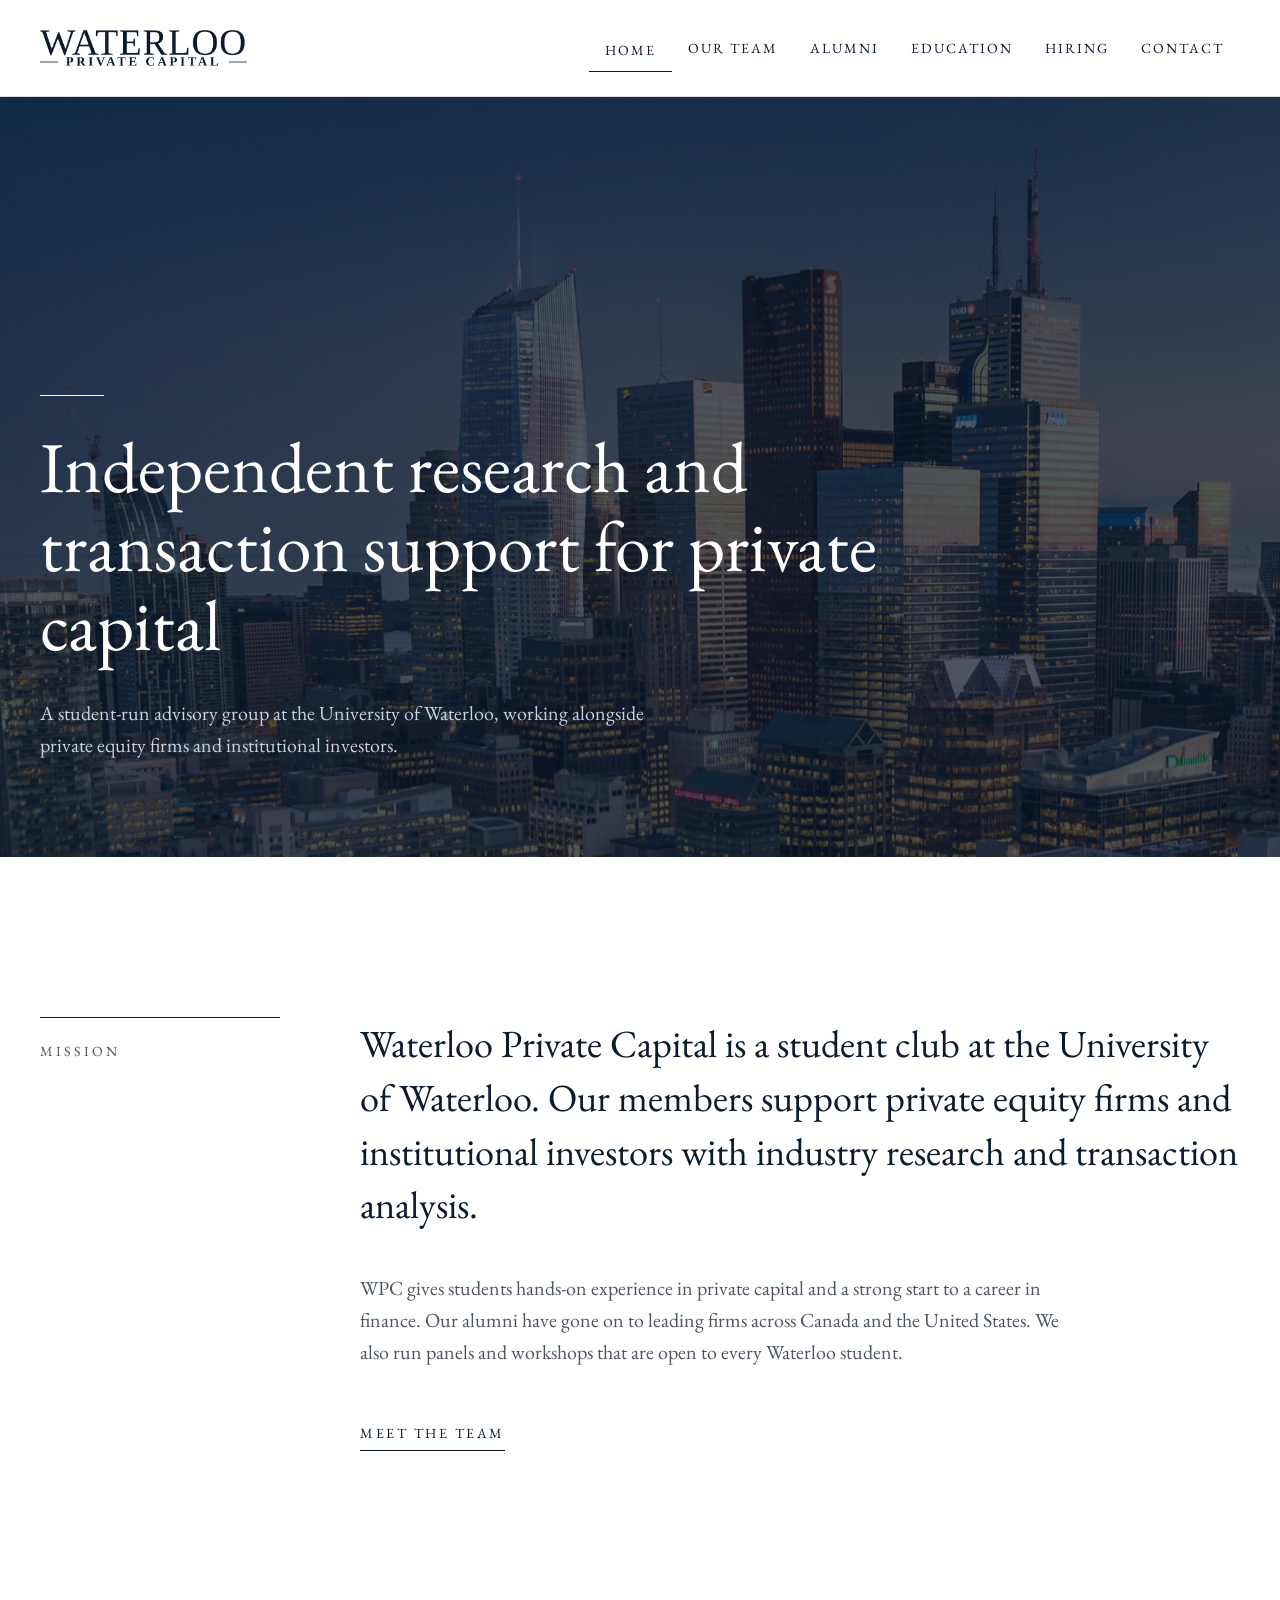
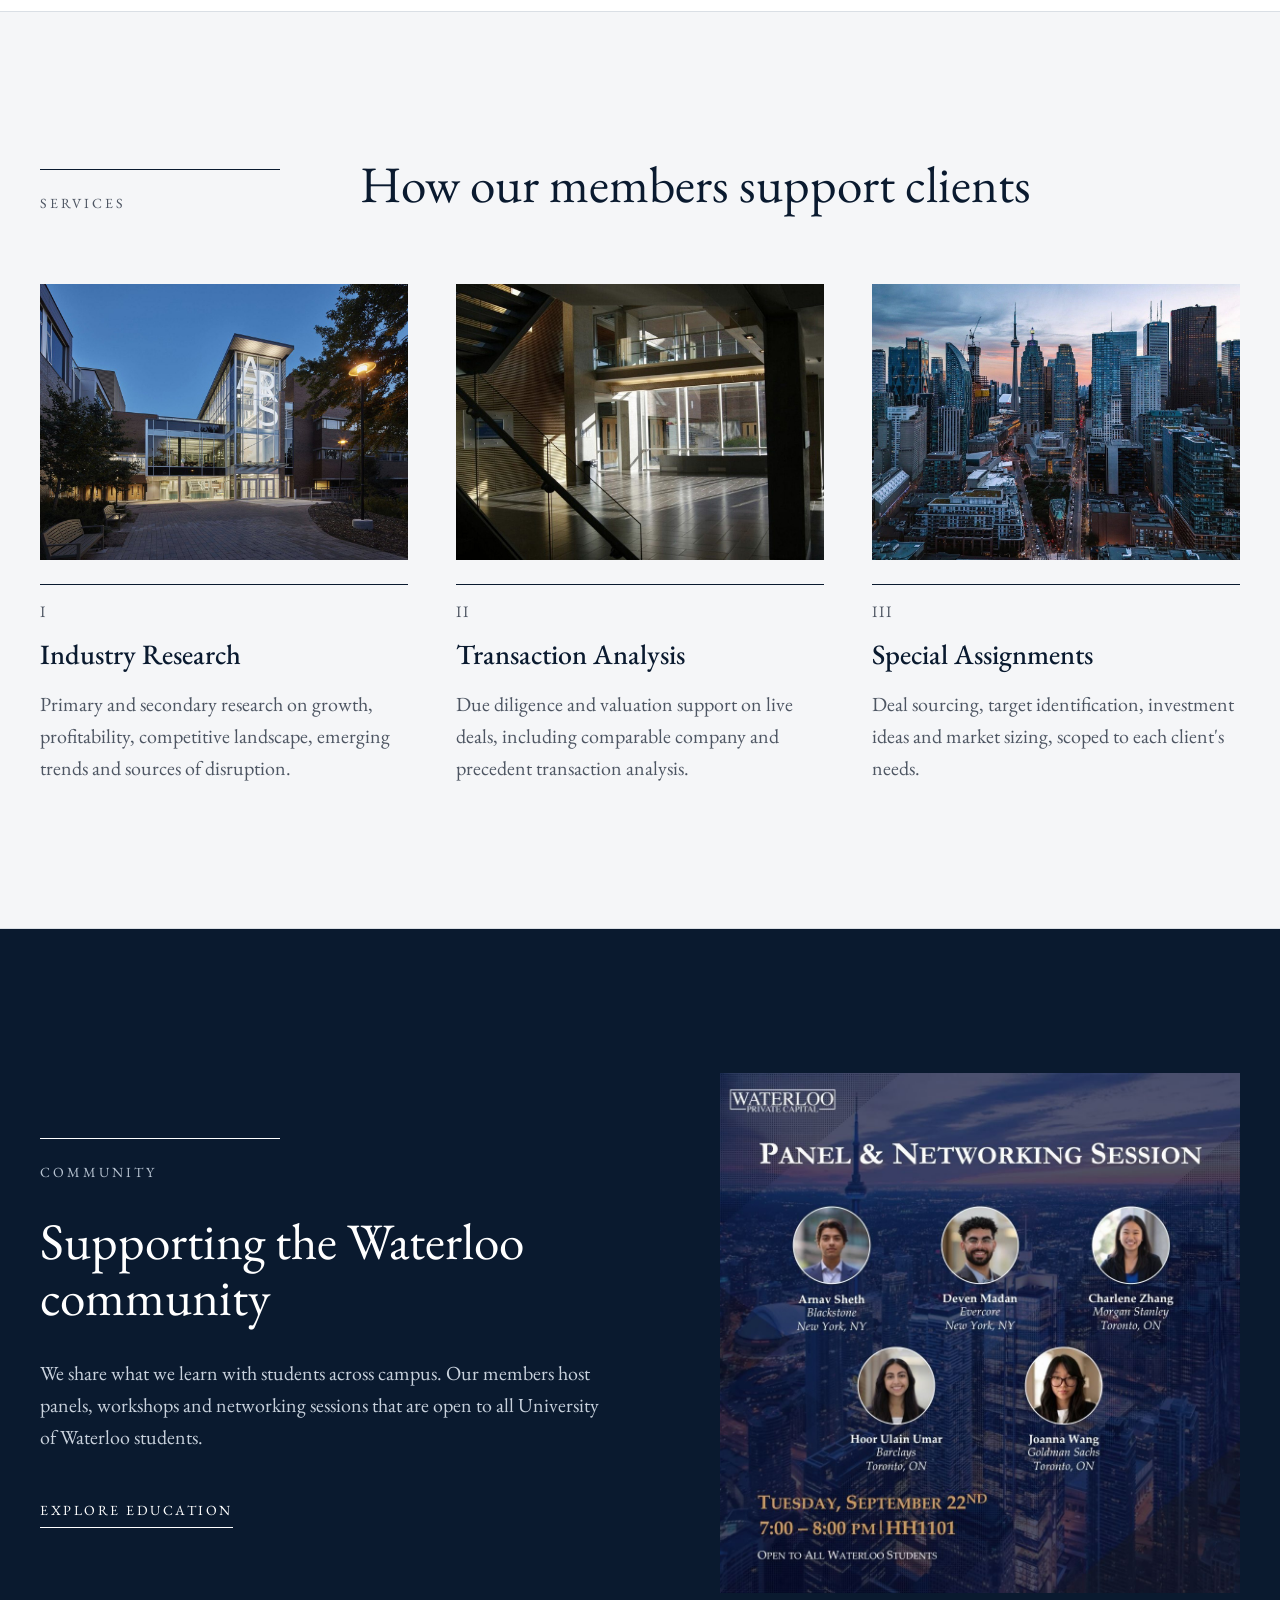
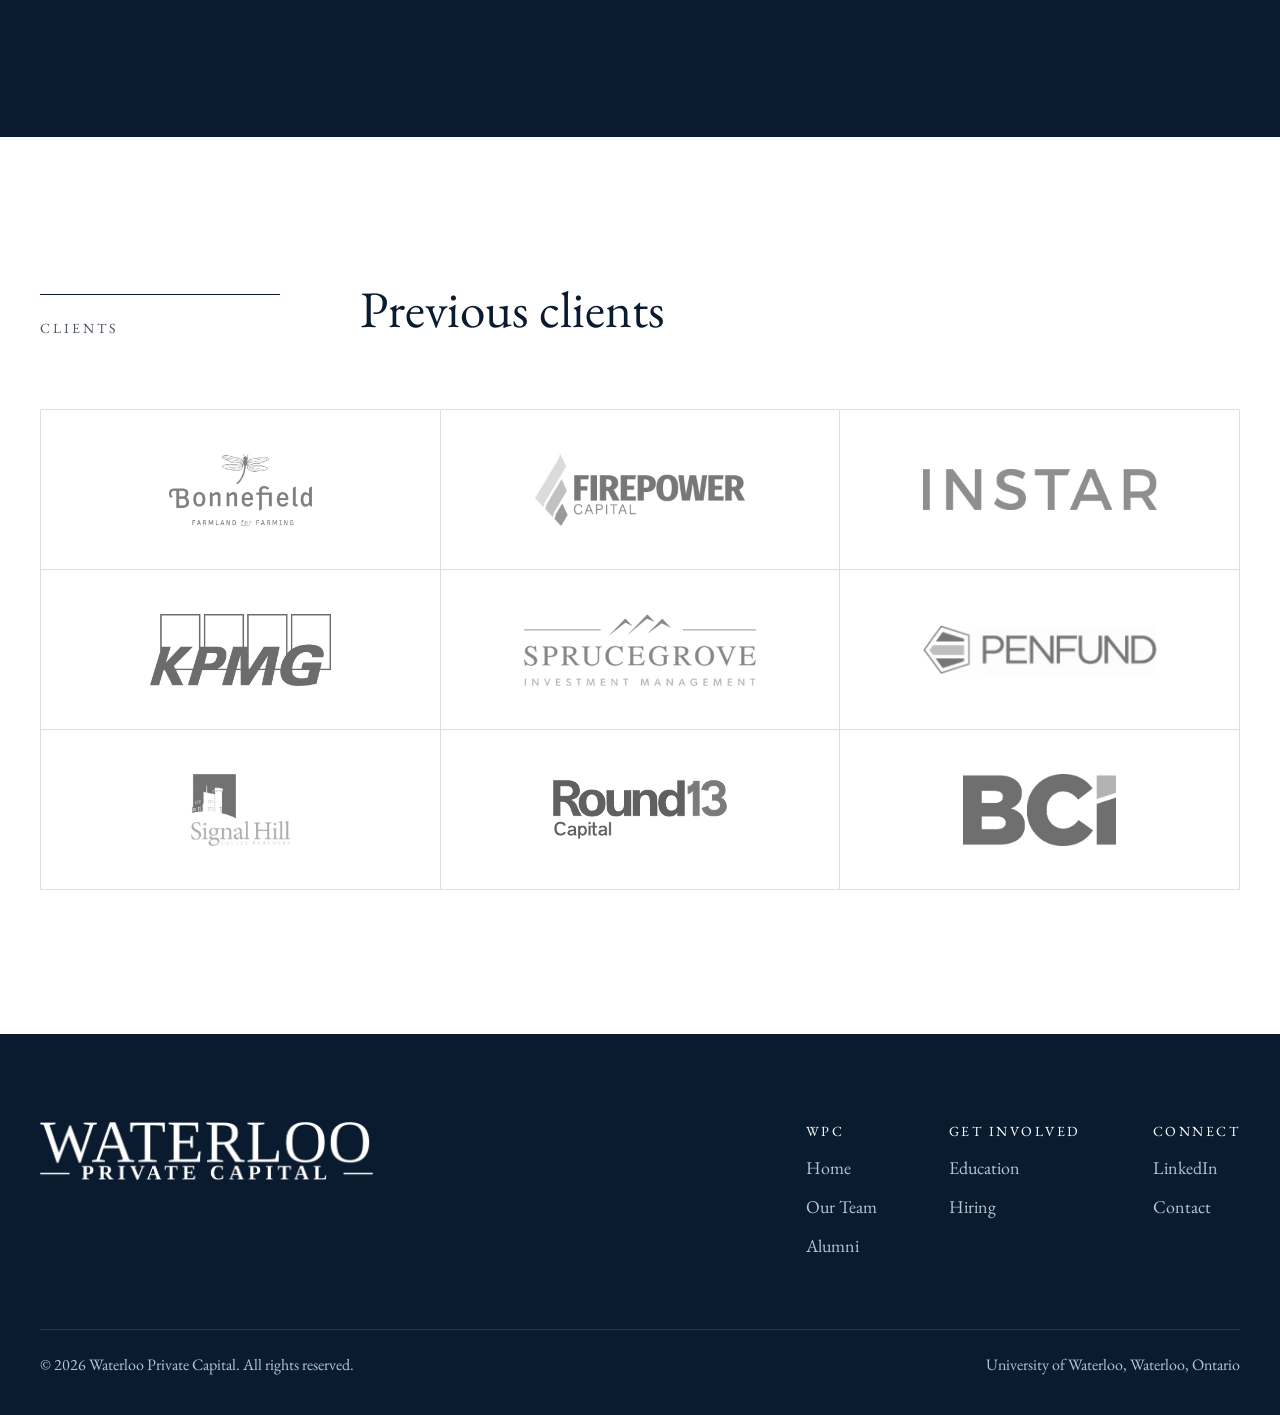
==== index.html @ 6e10ba04 "Use tighter logo and reduce header logo size" ====
<!doctype html>
<html lang="en">
<head>
<meta charset="utf-8">
<title>Waterloo Private Capital | Research and Transaction Support</title>
<meta name="description" content="Waterloo Private Capital is a student club at the University of Waterloo. Members provide industry research and transaction analysis to private equity firms and institutional investors.">
<meta name="viewport" content="width=device-width, initial-scale=1">
<link rel="icon" type="image/png" href="images/favicon.png">
<link rel="preconnect" href="https://fonts.googleapis.com">
<link href="https://fonts.googleapis.com/css2?family=EB+Garamond:ital,wght@0,400;0,500;0,600;0,700;1,400&amp;display=swap" rel="stylesheet">
<style>
body{margin:0;background:#FFFFFF}
a{color:#0A1A2F}a:hover{color:#3A5675}
a:focus-visible,button:focus-visible,input:focus-visible,select:focus-visible,textarea:focus-visible{outline:2px solid #3A5675;outline-offset:4px}
button:hover{background:#1C3350}
button:disabled{background:#3A5675;cursor:default}
.client-cell{position:relative;transition:background 0.3s ease}
.client-cell::after{content:"";position:absolute;left:0;right:0;bottom:-1px;height:2px;background:#0A1A2F;transform:scaleX(0);transform-origin:left;transition:transform 0.4s cubic-bezier(0.22, 1, 0.36, 1)}
.client-cell:hover{background:#F5F6F8}
.client-cell:hover::after{transform:scaleX(1)}
.client-logo{mix-blend-mode:multiply;filter:grayscale(100%);opacity:0.7;transition:filter 0.3s ease,opacity 0.3s ease,transform 0.4s cubic-bezier(0.22, 1, 0.36, 1)}
.client-cell:hover .client-logo{filter:none;opacity:1;transform:scale(1.06)}
@media (prefers-reduced-motion: reduce){.client-cell::after,.client-logo{transition:none}.client-cell:hover .client-logo{transform:none}}
</style>
<link rel="stylesheet" href="animations.css">
<link rel="stylesheet" href="mobile.css">
<script src="animations.js"></script>
</head>
<body>
<div style="font-family: 'EB Garamond', Garamond, Georgia, serif; color: #0A1A2F; background: #FFFFFF; width: 100%">

<header style="background: #FFFFFF; border-bottom: 1px solid #DADFE5">
<nav aria-label="Main" style="max-width: 1280px; margin: 0 auto; padding: 0 40px; min-height: 96px; display: flex; flex-wrap: wrap; align-items: center; justify-content: space-between; gap: 16px">
<a href="#top" aria-label="Waterloo Private Capital home" style="text-decoration: none; display: inline-flex; padding: 16px 0"><img src="images/logo.png" alt="Waterloo Private Capital" style="display: block; height: 36px; width: auto"></a>
<div style="display: flex; flex-wrap: wrap; align-items: center; gap: 0">
<a href="index.html" aria-current="page" style="color: #0A1A2F; text-decoration: none; font-size: 14px; letter-spacing: 2px; text-transform: uppercase; padding: 16px 16px 12px; border-bottom: 1px solid #0A1A2F">Home</a>
<a href="team.html" style="color: #0A1A2F; text-decoration: none; font-size: 14px; letter-spacing: 2px; text-transform: uppercase; padding: 16px">Our Team</a>
<a href="alumni.html" style="color: #0A1A2F; text-decoration: none; font-size: 14px; letter-spacing: 2px; text-transform: uppercase; padding: 16px">Alumni</a>
<a href="education.html" style="color: #0A1A2F; text-decoration: none; font-size: 14px; letter-spacing: 2px; text-transform: uppercase; padding: 16px">Education</a>
<a href="hiring.html" style="color: #0A1A2F; text-decoration: none; font-size: 14px; letter-spacing: 2px; text-transform: uppercase; padding: 16px">Hiring</a>
<a href="contact.html" style="color: #0A1A2F; text-decoration: none; font-size: 14px; letter-spacing: 2px; text-transform: uppercase; padding: 16px">Contact</a>
</div>
</nav>
</header>

<section id="top" style="position: relative; overflow: hidden; background: #0A1A2F; color: #FFFFFF; min-height: 760px; display: flex; align-items: flex-end">
<img src="images/hero-skyline.jpg" alt="" style="position: absolute; top: 0; left: 0; width: 100%; height: 100%; object-fit: cover; object-position: center 35%">
<span aria-hidden="true" style="position: absolute; top: 0; right: 0; bottom: 0; left: 0; background: rgba(10, 26, 47, 0.72)"></span>
<div style="position: relative; max-width: 1280px; width: 100%; margin: 0 auto; padding: 0 40px 96px; box-sizing: border-box; display: flex; flex-direction: column; gap: 32px">
<span style="display: block; width: 64px; height: 1px; background: #FFFFFF"></span>
<h1 style="margin: 0; font-weight: 400; font-size: clamp(44px, 5.6vw, 80px); line-height: 1.1; max-width: 900px">Independent research and transaction support for private capital</h1>
<p style="margin: 0; font-size: 20px; line-height: 1.6; color: #C9D2DD; max-width: 620px">A student-run advisory group at the University of Waterloo, working alongside private equity firms and institutional investors.</p>
</div>
</section>

<section id="firm" style="background: #FFFFFF">
<div style="max-width: 1280px; margin: 0 auto; padding: 160px 40px; display: flex; flex-wrap: wrap; gap: 80px">
<div style="flex: 0 1 240px; min-width: 0">
<p style="margin: 0; font-size: 14px; letter-spacing: 3px; text-transform: uppercase; color: #4D5562; border-top: 1px solid #0A1A2F; padding-top: 24px">Mission</p>
</div>
<div style="flex: 1 1 560px; min-width: 0; display: flex; flex-direction: column; gap: 40px">
<p style="margin: 0; font-size: clamp(28px, 3vw, 40px); line-height: 1.4; font-weight: 400">Waterloo Private Capital is a student club at the University of Waterloo. Our members support private equity firms and institutional investors with industry research and transaction analysis.</p>
<p style="margin: 0; font-size: 20px; line-height: 1.6; color: #4D5562; max-width: 720px">WPC gives students hands-on experience in private capital and a strong start to a career in finance. Our alumni have gone on to leading firms across Canada and the United States. We also run panels and workshops that are open to every Waterloo student.</p>
<a href="team.html" style="align-self: flex-start; font-size: 14px; letter-spacing: 2.5px; text-transform: uppercase; text-decoration: none; border-bottom: 1px solid #0A1A2F; padding: 16px 0 8px">Meet the Team</a></div>
</div>
</section>

<section id="services" style="background: #F5F6F8; border-top: 1px solid #DADFE5; border-bottom: 1px solid #DADFE5">
<div style="max-width: 1280px; margin: 0 auto; padding: 144px 40px; display: flex; flex-direction: column; gap: 72px">
<div style="display: flex; flex-wrap: wrap; gap: 80px; align-items: flex-end">
<div style="flex: 0 1 240px; min-width: 0">
<p style="margin: 0; font-size: 14px; letter-spacing: 3px; text-transform: uppercase; color: #4D5562; border-top: 1px solid #0A1A2F; padding-top: 24px">Services</p>
</div>
<h2 style="flex: 1 1 560px; min-width: 0; margin: 0; font-weight: 400; font-size: clamp(36px, 4vw, 56px); line-height: 1.1">How our members support clients</h2>
</div>
<div style="display: grid; grid-template-columns: repeat(auto-fit, minmax(280px, 1fr)); column-gap: 48px; row-gap: 48px">
<article style="display: flex; flex-direction: column; gap: 16px">
<img src="images/service-research.jpg" alt="" style="display: block; width: 100%; aspect-ratio: 4 / 3; object-fit: cover; background: #E4E8EE; margin-bottom: 8px">
<span style="font-size: 16px; letter-spacing: 2px; color: #4D5562; border-top: 1px solid #0A1A2F; padding-top: 16px">I</span>
<h3 style="margin: 0; font-weight: 500; font-size: 28px; line-height: 1.2">Industry Research</h3>
<p style="margin: 0; font-size: 20px; line-height: 1.6; color: #4D5562">Primary and secondary research on growth, profitability, competitive landscape, emerging trends and sources of disruption.</p>
</article>
<article style="display: flex; flex-direction: column; gap: 16px">
<img src="images/service-transaction.jpg" alt="" style="display: block; width: 100%; aspect-ratio: 4 / 3; object-fit: cover; background: #E4E8EE; margin-bottom: 8px">
<span style="font-size: 16px; letter-spacing: 2px; color: #4D5562; border-top: 1px solid #0A1A2F; padding-top: 16px">II</span>
<h3 style="margin: 0; font-weight: 500; font-size: 28px; line-height: 1.2">Transaction Analysis</h3>
<p style="margin: 0; font-size: 20px; line-height: 1.6; color: #4D5562">Due diligence and valuation support on live deals, including comparable company and precedent transaction analysis.</p>
</article>
<article style="display: flex; flex-direction: column; gap: 16px">
<img src="images/service-special.jpg" alt="" style="display: block; width: 100%; aspect-ratio: 4 / 3; object-fit: cover; background: #E4E8EE; margin-bottom: 8px">
<span style="font-size: 16px; letter-spacing: 2px; color: #4D5562; border-top: 1px solid #0A1A2F; padding-top: 16px">III</span>
<h3 style="margin: 0; font-weight: 500; font-size: 28px; line-height: 1.2">Special Assignments</h3>
<p style="margin: 0; font-size: 20px; line-height: 1.6; color: #4D5562">Deal sourcing, target identification, investment ideas and market sizing, scoped to each client's needs.</p>
</article>
</div>
</div>
</section>

<section id="community" style="background: #0A1A2F; color: #FFFFFF">
<div style="max-width: 1280px; margin: 0 auto; padding: 144px 40px; display: flex; flex-wrap: wrap; align-items: center; gap: 80px">
<div style="flex: 1 1 480px; min-width: 0; display: flex; flex-direction: column; gap: 32px">
<p style="margin: 0; font-size: 14px; letter-spacing: 3px; text-transform: uppercase; color: #B7C3D1; border-top: 1px solid #FFFFFF; padding-top: 24px; align-self: flex-start; width: 240px; max-width: 100%">Community</p>
<h2 style="margin: 0; font-weight: 400; font-size: clamp(36px, 4vw, 56px); line-height: 1.1">Supporting the Waterloo community</h2>
<p style="margin: 0; font-size: 20px; line-height: 1.6; color: #C9D2DD; max-width: 560px">We share what we learn with students across campus. Our members host panels, workshops and networking sessions that are open to all University of Waterloo students.</p>
<a href="education.html" style="align-self: flex-start; color: #FFFFFF; font-size: 14px; letter-spacing: 2.5px; text-transform: uppercase; text-decoration: none; border-bottom: 1px solid #FFFFFF; padding: 16px 0 8px">Explore Education</a>
</div>
<div style="flex: 1 1 400px; min-width: 0">
<img src="images/event-panel.jpg" alt="Poster for the WPC Panel and Networking Session, open to all Waterloo students" style="display: block; width: 100%; max-width: 560px; margin-left: auto; aspect-ratio: 1 / 1; object-fit: cover">
</div>
</div>
</section>

<section id="work" style="background: #FFFFFF">
<div style="max-width: 1280px; margin: 0 auto; padding: 144px 40px; display: flex; flex-direction: column; gap: 72px">
<div style="display: flex; flex-wrap: wrap; gap: 80px; align-items: flex-end">
<div style="flex: 0 1 240px; min-width: 0">
<p style="margin: 0; font-size: 14px; letter-spacing: 3px; text-transform: uppercase; color: #4D5562; border-top: 1px solid #0A1A2F; padding-top: 24px">Clients</p>
</div>
<h2 style="flex: 1 1 560px; min-width: 0; margin: 0; font-weight: 400; font-size: clamp(36px, 4vw, 56px); line-height: 1.1">Previous clients</h2>
</div>
<div style="display: flex; flex-direction: column">
<div style="display: grid; grid-template-columns: repeat(auto-fit, minmax(max(200px, 30%), 1fr)); border-top: 1px solid #DADFE5; border-left: 1px solid #DADFE5">
<div class="client-cell" style="height: 160px; padding: 32px; box-sizing: border-box; border-right: 1px solid #DADFE5; border-bottom: 1px solid #DADFE5; display: flex; align-items: center; justify-content: center"><img class="client-logo" src="images/clients/bonnefield.png" alt="Bonnefield" style="display: block; max-width: 70%; max-height: 72px; width: auto; height: auto; object-fit: contain"></div>
<div class="client-cell" style="height: 160px; padding: 32px; box-sizing: border-box; border-right: 1px solid #DADFE5; border-bottom: 1px solid #DADFE5; display: flex; align-items: center; justify-content: center"><img class="client-logo" src="images/clients/firepower.png" alt="Firepower Capital" style="display: block; max-width: 70%; max-height: 72px; width: auto; height: auto; object-fit: contain"></div>
<div class="client-cell" style="height: 160px; padding: 32px; box-sizing: border-box; border-right: 1px solid #DADFE5; border-bottom: 1px solid #DADFE5; display: flex; align-items: center; justify-content: center"><img class="client-logo" src="images/clients/instar.png" alt="Instar" style="display: block; max-width: 70%; max-height: 72px; width: auto; height: auto; object-fit: contain"></div>
<div class="client-cell" style="height: 160px; padding: 32px; box-sizing: border-box; border-right: 1px solid #DADFE5; border-bottom: 1px solid #DADFE5; display: flex; align-items: center; justify-content: center"><img class="client-logo" src="images/clients/kpmg.png" alt="KPMG" style="display: block; max-width: 70%; max-height: 72px; width: auto; height: auto; object-fit: contain"></div>
<div class="client-cell" style="height: 160px; padding: 32px; box-sizing: border-box; border-right: 1px solid #DADFE5; border-bottom: 1px solid #DADFE5; display: flex; align-items: center; justify-content: center"><img class="client-logo" src="images/clients/sprucegrove.png" alt="Sprucegrove Investment Management" style="display: block; max-width: 70%; max-height: 72px; width: auto; height: auto; object-fit: contain"></div>
<div class="client-cell" style="height: 160px; padding: 32px; box-sizing: border-box; border-right: 1px solid #DADFE5; border-bottom: 1px solid #DADFE5; display: flex; align-items: center; justify-content: center"><img class="client-logo" src="images/clients/penfund.png" alt="Penfund" style="display: block; max-width: 70%; max-height: 72px; width: auto; height: auto; object-fit: contain"></div>
<div class="client-cell" style="height: 160px; padding: 32px; box-sizing: border-box; border-right: 1px solid #DADFE5; border-bottom: 1px solid #DADFE5; display: flex; align-items: center; justify-content: center"><img class="client-logo" src="images/clients/signalhill.png" alt="Signal Hill Equity Partners" style="display: block; max-width: 70%; max-height: 72px; width: auto; height: auto; object-fit: contain"></div>
<div class="client-cell" style="height: 160px; padding: 32px; box-sizing: border-box; border-right: 1px solid #DADFE5; border-bottom: 1px solid #DADFE5; display: flex; align-items: center; justify-content: center"><img class="client-logo" src="images/clients/round13.png" alt="Round13 Capital" style="display: block; max-width: 70%; max-height: 72px; width: auto; height: auto; object-fit: contain"></div>
<div class="client-cell" style="height: 160px; padding: 32px; box-sizing: border-box; border-right: 1px solid #DADFE5; border-bottom: 1px solid #DADFE5; display: flex; align-items: center; justify-content: center"><img class="client-logo" src="images/clients/bci.png" alt="BCI" style="display: block; max-width: 70%; max-height: 72px; width: auto; height: auto; object-fit: contain"></div>
</div>
</div>
</div>
</section>

<footer style="background: #0A1A2F; color: #B7C3D1">
<div style="max-width: 1280px; margin: 0 auto; padding: 88px 40px 40px; display: flex; flex-direction: column; gap: 64px">
<div style="display: flex; flex-wrap: wrap; justify-content: space-between; gap: 48px">
<div style="align-self: flex-start; display: inline-flex">
<img src="images/logo-white.png" alt="Waterloo Private Capital" style="display: block; height: 58px; width: auto">
</div>
<div style="display: flex; flex-wrap: wrap; gap: 72px">
<div style="display: flex; flex-direction: column; gap: 0">
<p style="margin: 0 0 8px; font-size: 14px; letter-spacing: 2.5px; text-transform: uppercase; color: #FFFFFF">WPC</p>
<a href="index.html" style="color: #B7C3D1; text-decoration: none; font-size: 18px; padding: 8px 0">Home</a>
<a href="team.html" style="color: #B7C3D1; text-decoration: none; font-size: 18px; padding: 8px 0">Our Team</a>
<a href="alumni.html" style="color: #B7C3D1; text-decoration: none; font-size: 18px; padding: 8px 0">Alumni</a>
</div>
<div style="display: flex; flex-direction: column; gap: 0">
<p style="margin: 0 0 8px; font-size: 14px; letter-spacing: 2.5px; text-transform: uppercase; color: #FFFFFF">Get Involved</p>
<a href="education.html" style="color: #B7C3D1; text-decoration: none; font-size: 18px; padding: 8px 0">Education</a>
<a href="hiring.html" style="color: #B7C3D1; text-decoration: none; font-size: 18px; padding: 8px 0">Hiring</a>
</div>
<div style="display: flex; flex-direction: column; gap: 0">
<p style="margin: 0 0 8px; font-size: 14px; letter-spacing: 2.5px; text-transform: uppercase; color: #FFFFFF">Connect</p>
<a href="https://www.linkedin.com/company/waterloo-private-capital/" style="color: #B7C3D1; text-decoration: none; font-size: 18px; padding: 8px 0">LinkedIn</a>
<a href="contact.html" style="color: #B7C3D1; text-decoration: none; font-size: 18px; padding: 8px 0">Contact</a>
</div>
</div>
</div>
<div style="border-top: 1px solid #24384F; padding-top: 24px; display: flex; flex-wrap: wrap; justify-content: space-between; gap: 16px; font-size: 16px">
<span>© 2026 Waterloo Private Capital. All rights reserved.</span>
<span>University of Waterloo, Waterloo, Ontario</span>
</div>
</div>
</footer>

</div>
</body>
</html>
---- animations.css ----
/* Scroll animations. Elements are tagged with data-reveal by animations.js. */
html{scroll-behavior:smooth}

.js [data-reveal]{opacity:0;transform:translateY(12px)}
.js [data-reveal]:not(.is-settled){
  transition:opacity 0.7s ease-out, transform 0.8s cubic-bezier(0.16, 1, 0.3, 1);
}
.js [data-reveal].is-visible{opacity:1;transform:none}

.js [data-parallax]{will-change:transform}

/* Banner rule draws outward. */
.js [data-reveal][data-line]{transform:scaleX(0);opacity:1}
.js [data-reveal][data-line]:not(.is-settled){transition:transform 1.1s cubic-bezier(0.65, 0, 0.35, 1) 0.15s}
.js [data-reveal][data-line].is-visible{transform:none}

/* Page fade in on arrival and out on leaving. */
@keyframes page-in{from{opacity:0}to{opacity:1}}
.js body{animation:page-in 0.45s ease-out backwards}
.js.is-leaving body{opacity:0;transition:opacity 0.18s ease-in}

/* Pinned header that tightens on scroll. */
html{scroll-padding-top:88px}
.site-header{position:sticky;top:0;z-index:50;transition:box-shadow 0.3s ease}
.site-header nav{transition:min-height 0.35s cubic-bezier(0.22, 1, 0.36, 1)}
.site-header nav > a:first-child{transform-origin:left center;transition:transform 0.35s cubic-bezier(0.22, 1, 0.36, 1)}
.site-header.is-scrolled{box-shadow:0 1px 12px rgba(10, 26, 47, 0.08)}
.site-header.is-scrolled nav{min-height:72px !important}
.site-header.is-scrolled nav > a:first-child{transform:scale(0.86)}

/* Menu links: underline slides in from the left. */
.nav-link{position:relative}
.nav-link::after{content:"";position:absolute;left:16px;right:16px;bottom:11px;height:1px;background:#0A1A2F;transform:scaleX(0);transform-origin:left;transition:transform 0.35s cubic-bezier(0.22, 1, 0.36, 1)}
.nav-link:not([aria-current]):hover::after{transform:scaleX(1)}

/* Text links get a small arrow on hover. */
.cta-link{position:relative}
.cta-link::after{content:"\2192";position:absolute;left:100%;top:16px;margin-left:10px;opacity:0;transform:translateX(-6px);transition:opacity 0.3s ease,transform 0.3s cubic-bezier(0.22, 1, 0.36, 1)}
.cta-link:hover::after{opacity:1;transform:none}

/* Photos zoom gently inside their frame. */
.photo-frame{overflow:hidden}
.photo-frame img{transition:transform 1.2s cubic-bezier(0.16, 1, 0.3, 1)}
article:hover .photo-frame img,div:hover > .photo-frame img{transform:scale(1.04)}
#services article h3{transition:color 0.3s ease}
#services article:hover h3{color:#3A5675}

/* LinkedIn buttons on the team page. */
a[aria-label$="on LinkedIn"] svg{transition:transform 0.3s cubic-bezier(0.22, 1, 0.36, 1)}
a[aria-label$="on LinkedIn"] rect{transition:fill 0.3s ease}
a[aria-label$="on LinkedIn"]:hover svg{transform:translateY(-2px)}
a[aria-label$="on LinkedIn"]:hover rect{fill:#3A5675}

@media (prefers-reduced-motion: reduce){
  html{scroll-behavior:auto}
  .js [data-reveal]{opacity:1;transform:none;transition:none}
  .photo-frame img,.nav-link::after,.cta-link::after{transition:none}
}
---- mobile.css ----
/* Phone and small-tablet layout. Pages are styled inline, so these rules
   use !important and match on the inline style values they override. */

/* Menu button (only shown on small screens, added by animations.js). */
.menu-toggle{display:none}

body > div{overflow-x:clip}

@media (max-width: 720px){
  /* Header: logo + menu button, links fold into a panel. */
  header nav{min-height:72px !important;padding:0 24px !important;row-gap:0 !important}
  header nav > a:first-child{padding:12px 0 !important}
  header nav > a:first-child img{height:30px !important}
  .site-header.is-scrolled nav{min-height:64px !important}

  .has-menu .menu-toggle{display:flex;flex-direction:column;justify-content:center;gap:7px;width:44px;height:44px;margin-right:-10px;padding:10px;border:0;background:none !important;cursor:pointer}
  .menu-toggle span{display:block;height:1px;width:24px;background:#0A1A2F;transition:transform 0.3s cubic-bezier(0.22, 1, 0.36, 1)}
  .menu-open .menu-toggle span:first-child{transform:translateY(4px) rotate(45deg)}
  .menu-open .menu-toggle span:last-child{transform:translateY(-4px) rotate(-45deg)}

  .has-menu #site-menu{display:none !important}
  .has-menu.menu-open #site-menu{display:flex !important;flex-direction:column;align-items:stretch !important;width:100%;padding:8px 0 16px;border-top:1px solid #DADFE5;animation:menu-in 0.3s ease-out}
  .has-menu.menu-open #site-menu a{padding:14px 0 !important;border-bottom:0 !important;font-size:15px !important}
  .has-menu.menu-open #site-menu a[aria-current]{color:#3A5675 !important}
  .has-menu .nav-link::after{display:none}
  @keyframes menu-in{from{opacity:0;transform:translateY(-6px)}to{opacity:1;transform:none}}

  /* Side gutters and vertical rhythm. */
  section > div[style*="max-width: 1280px"], footer > div{padding-left:24px !important;padding-right:24px !important}
  section > div[style*="padding: 144px"], section > div[style*="padding: 160px"], section > div[style*="padding: 112px"]{padding-top:80px !important;padding-bottom:88px !important}
  section > div[style*="padding: 0 40px 144px"]{padding-bottom:88px !important}
  footer > div{padding-top:64px !important}
  [style*="gap: 80px"]{gap:32px !important}
  [style*="gap: 72px"]{gap:48px !important}
  [style*="gap: 128px"]{gap:80px !important}

  /* Banners. */
  #top{min-height:560px !important}
  #top > div{padding:0 24px 64px !important}
  #top h1{font-size:40px !important}
  section[style*="min-height: 340px"] > div{padding:0 24px !important}
  section[style*="min-height: 340px"] h1{font-size:34px !important;letter-spacing:3px !important}
  section[style*="min-height: 340px"]{min-height:260px !important}

  /* Section headings a touch smaller. */
  h2[style*="clamp(36px"]{font-size:32px !important}

  /* Logo grids: two across. */
  ul[style*="minmax(200px"]{grid-template-columns:repeat(2, 1fr) !important}
  ul[style*="minmax(200px"] > li{height:96px !important;padding:16px !important}
  div[style*="minmax(max(200px, 30%)"]{grid-template-columns:repeat(2, 1fr) !important}
  div[style*="minmax(max(200px, 30%)"] > div{height:112px !important;padding:20px !important}

  /* Team: two people per row. */
  div[style*="gap: 56px 32px"]{gap:40px 16px !important}
  div[style*="width: 272px"]{width:calc(50% - 8px) !important}
  div[style*="width: 272px"] span[style*="font-size: 24px"]{font-size:18px !important}
  div[style*="width: 272px"] span[style*="font-size: 14px"]{font-size:11px !important;letter-spacing:1.5px !important}
  div[style*="width: 272px"] a[aria-label$="on LinkedIn"]{width:36px !important;height:36px !important;margin:-6px -8px 0 0 !important}

  /* Body copy. */
  p[style*="font-size: 20px"]{font-size:18px !important}
}
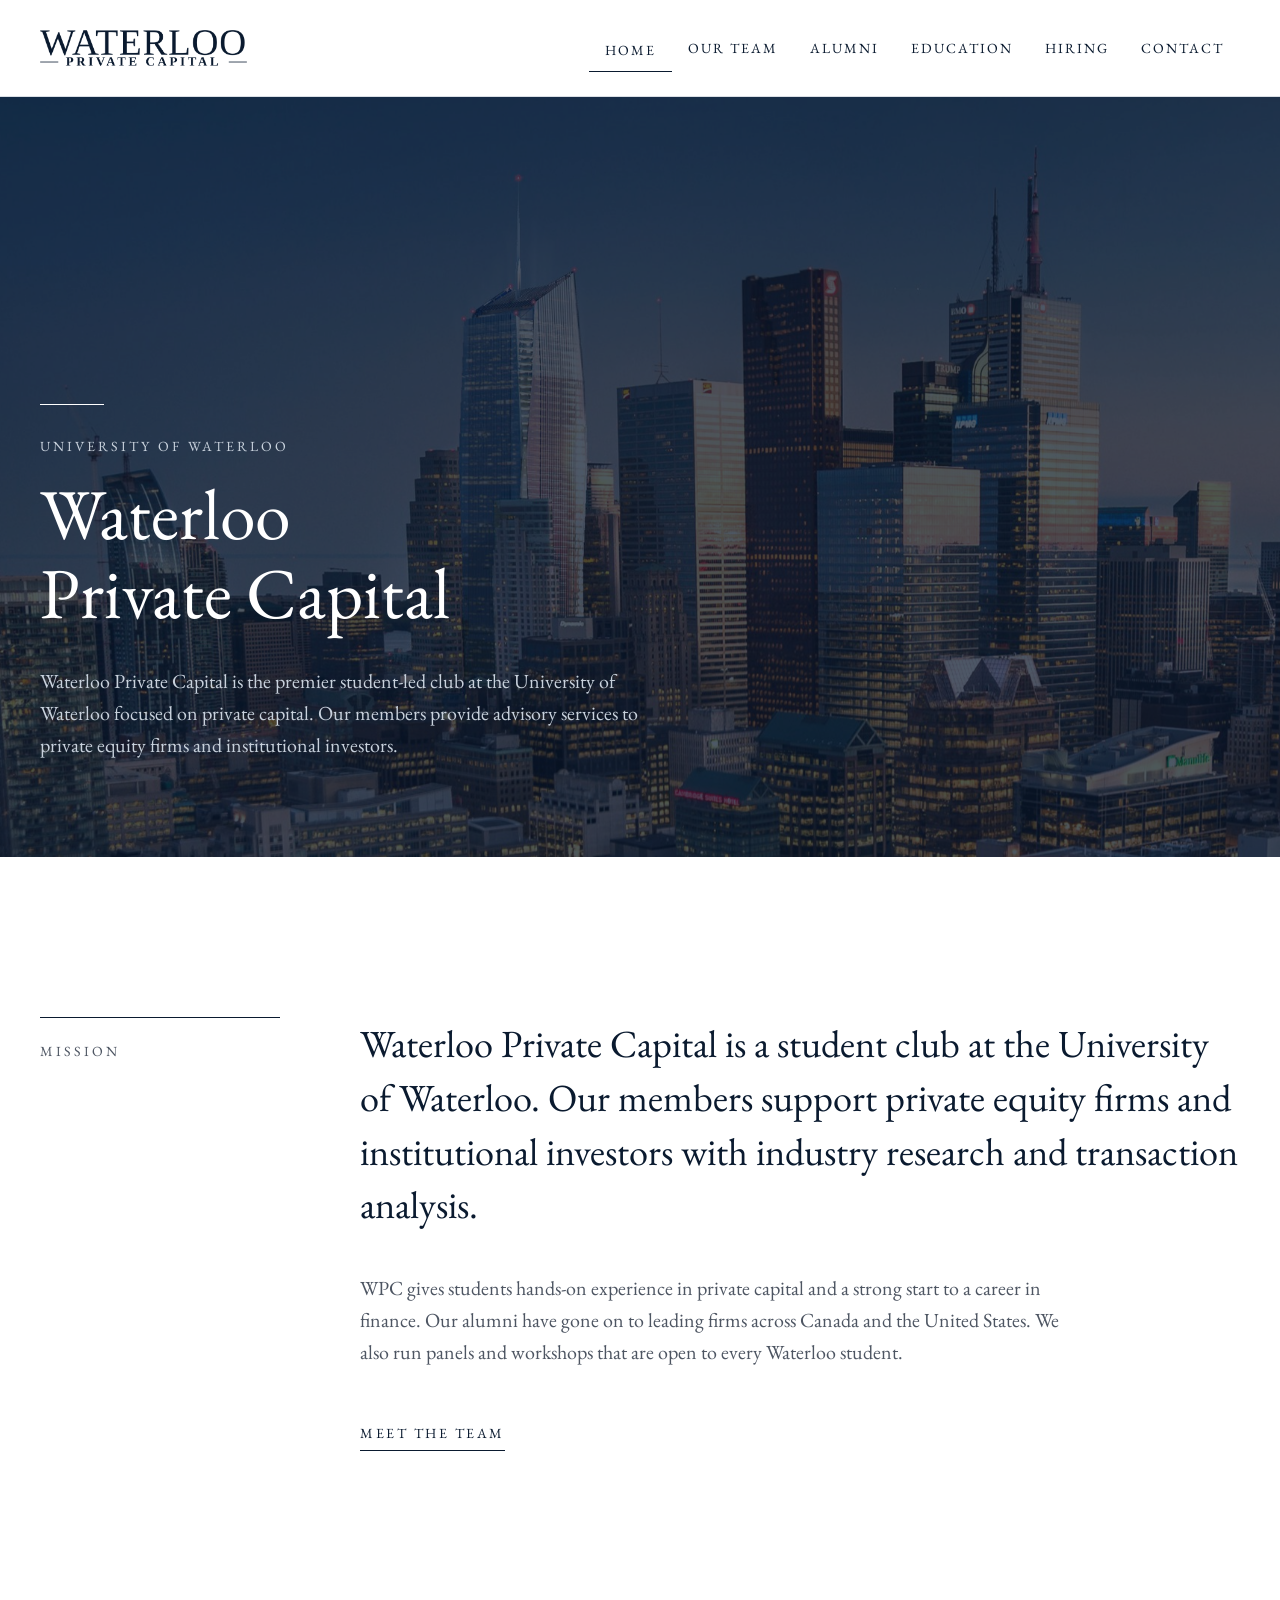
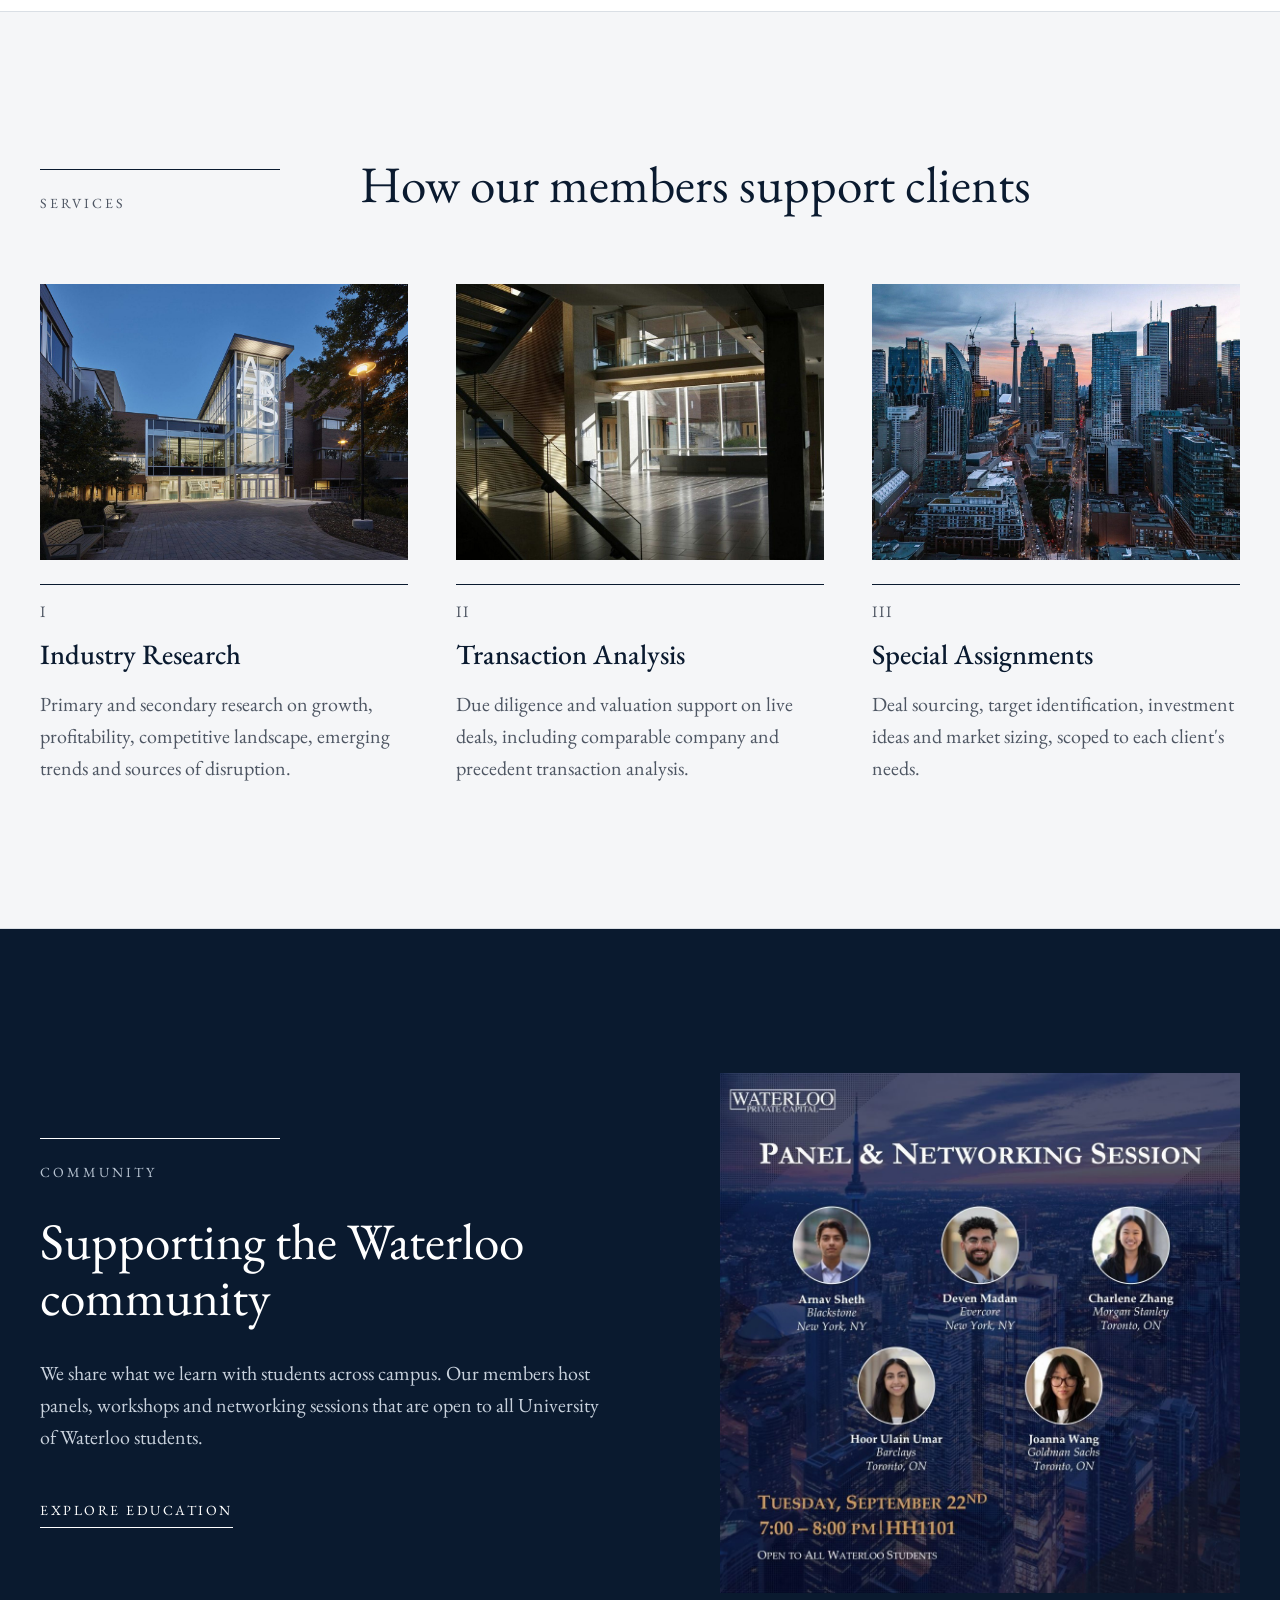
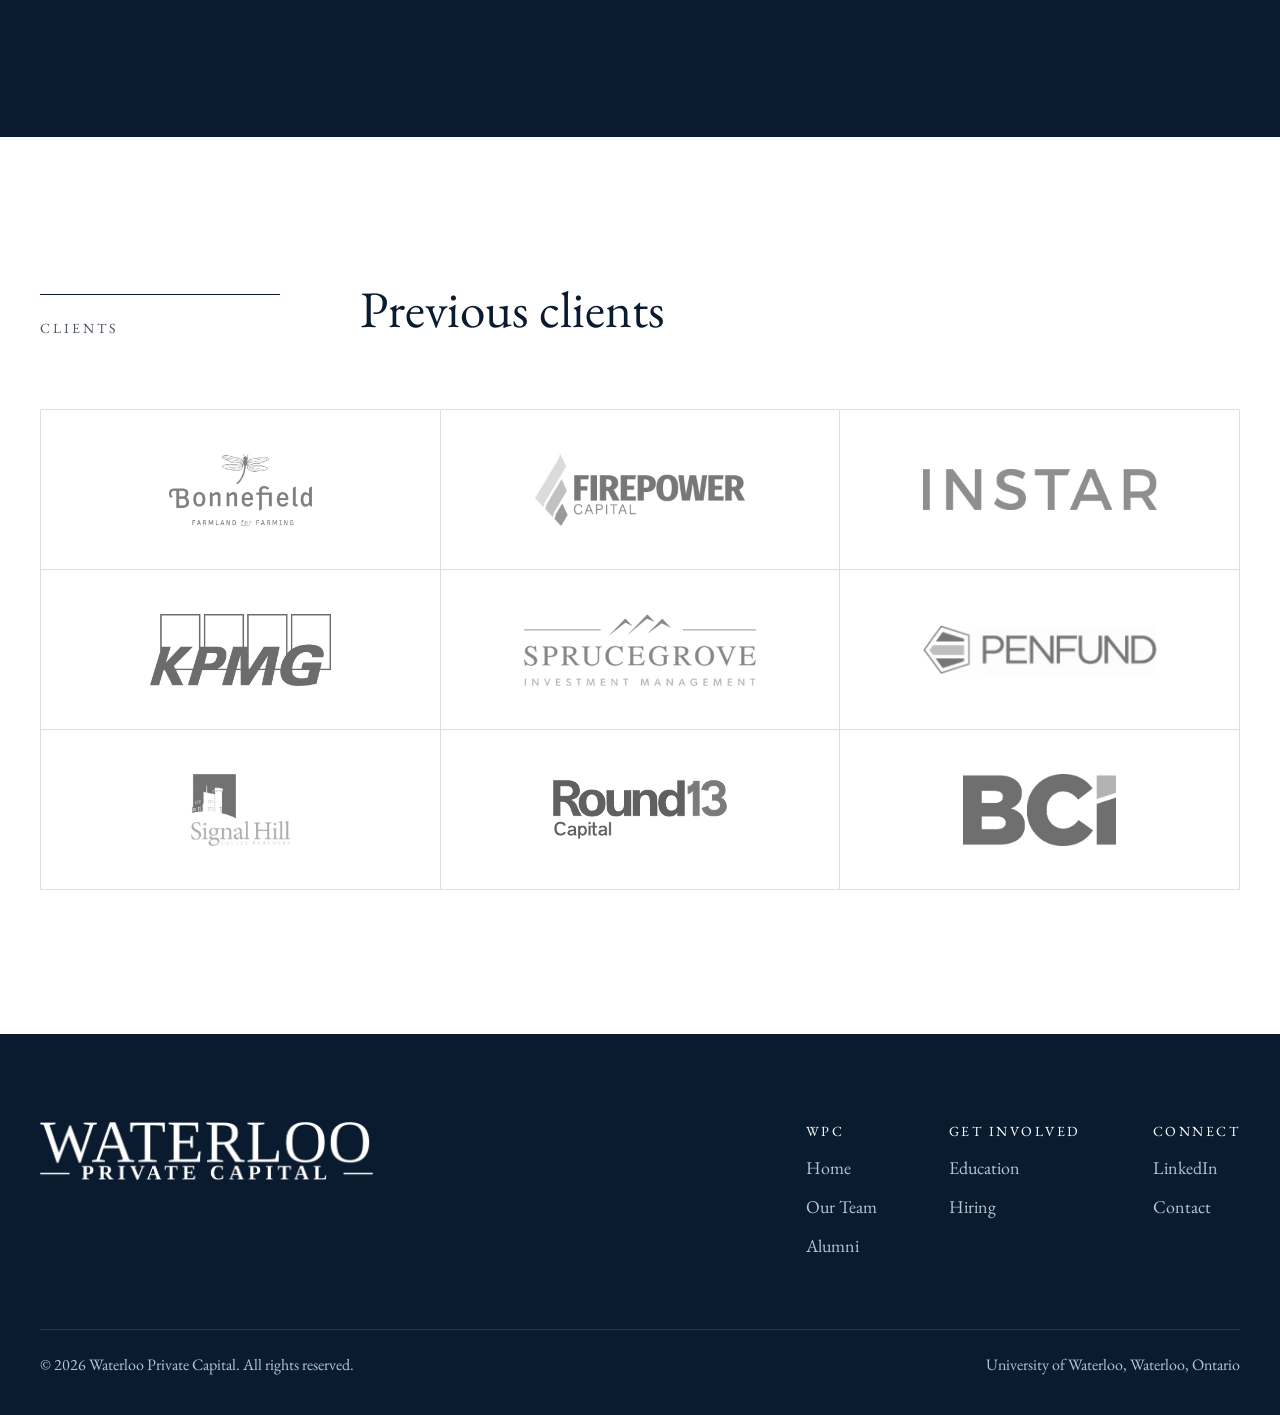
==== commit 6f9bab4e: "Update home page hero text" ====
--- a/index.html
+++ b/index.html
@@ -48,8 +48,9 @@
 <span aria-hidden="true" style="position: absolute; top: 0; right: 0; bottom: 0; left: 0; background: rgba(10, 26, 47, 0.72)"></span>
 <div style="position: relative; max-width: 1280px; width: 100%; margin: 0 auto; padding: 0 40px 96px; box-sizing: border-box; display: flex; flex-direction: column; gap: 32px">
 <span style="display: block; width: 64px; height: 1px; background: #FFFFFF"></span>
-<h1 style="margin: 0; font-weight: 400; font-size: clamp(44px, 5.6vw, 80px); line-height: 1.1; max-width: 900px">Independent research and transaction support for private capital</h1>
-<p style="margin: 0; font-size: 20px; line-height: 1.6; color: #C9D2DD; max-width: 620px">A student-run advisory group at the University of Waterloo, working alongside private equity firms and institutional investors.</p>
+<p style="margin: 0 0 -12px; font-size: 14px; letter-spacing: 3px; text-transform: uppercase; color: #C9D2DD">University of Waterloo</p>
+<h1 style="margin: 0; font-weight: 400; font-size: clamp(44px, 5.6vw, 80px); line-height: 1.1; max-width: 900px">Waterloo<br>Private Capital</h1>
+<p style="margin: 0; font-size: 20px; line-height: 1.6; color: #C9D2DD; max-width: 620px">Waterloo Private Capital is the premier student-led club at the University of Waterloo focused on private capital. Our members provide advisory services to private equity firms and institutional investors.</p>
 </div>
 </section>
 
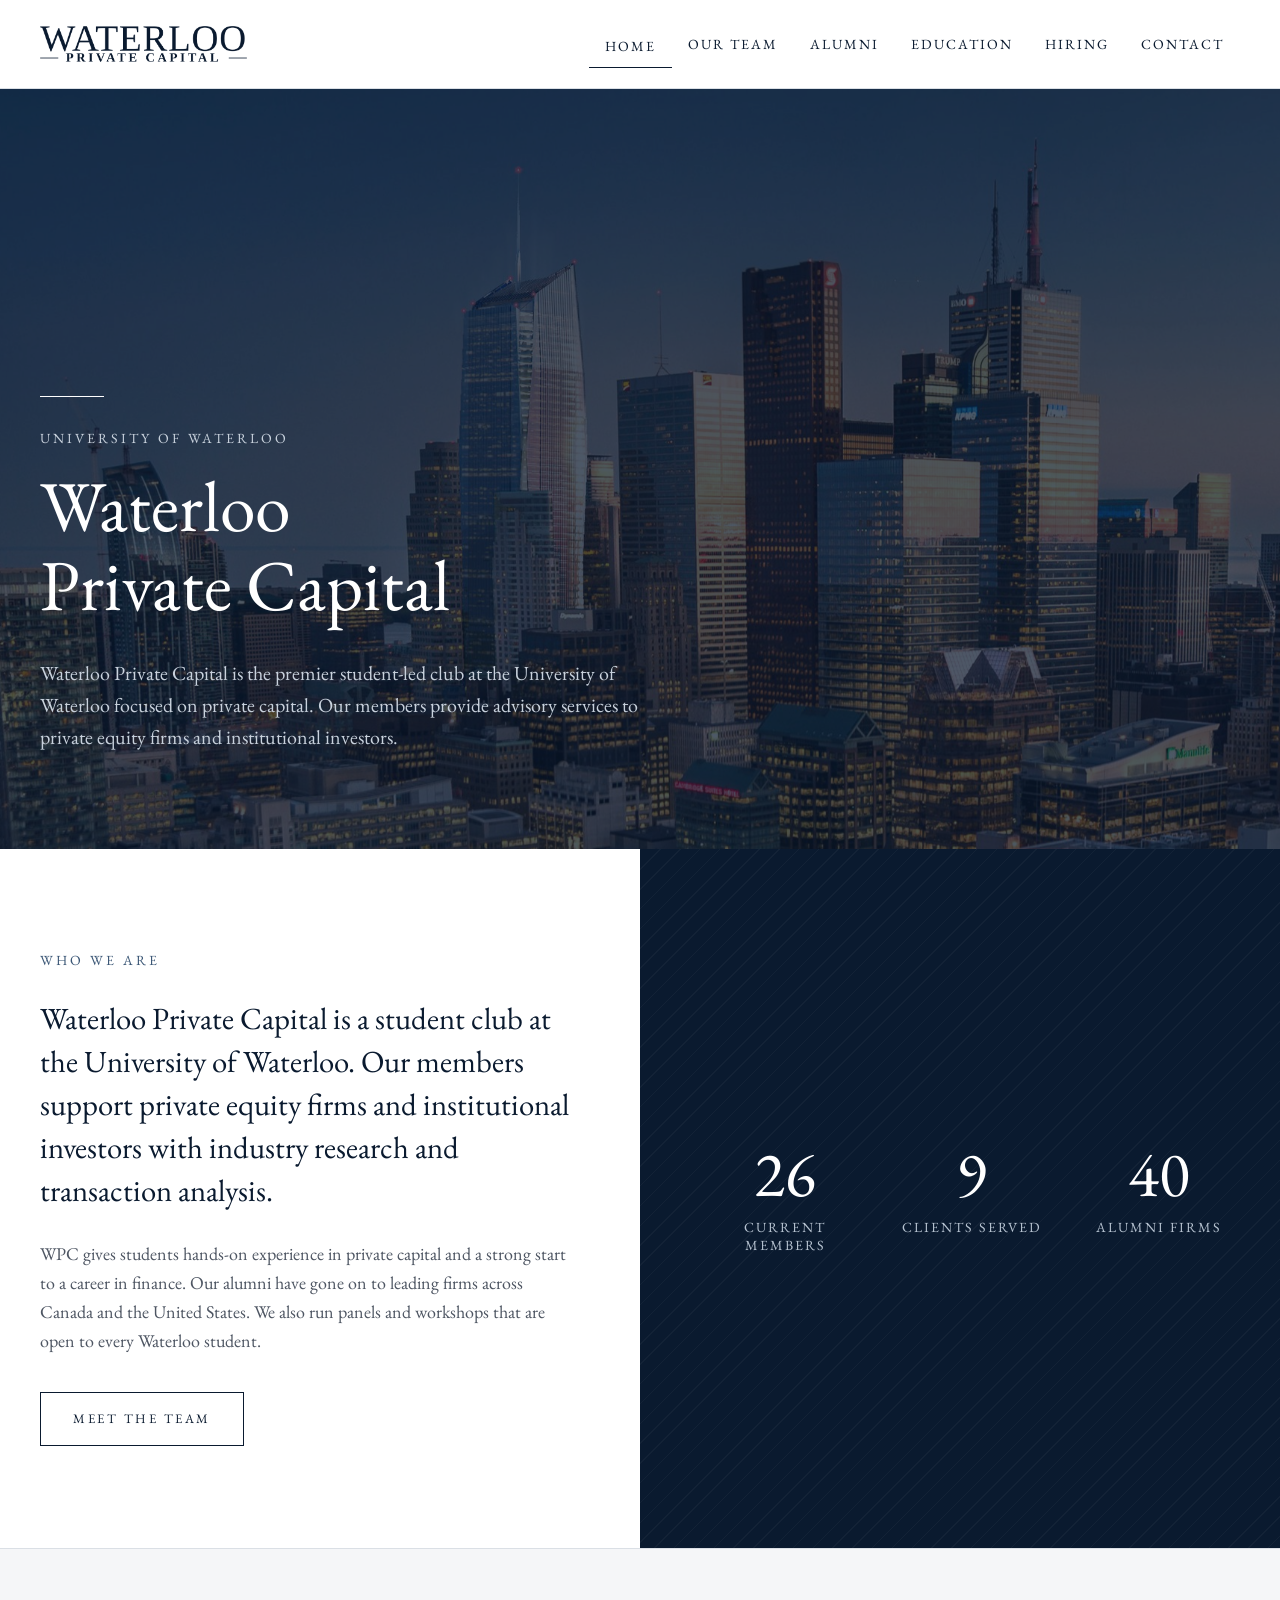
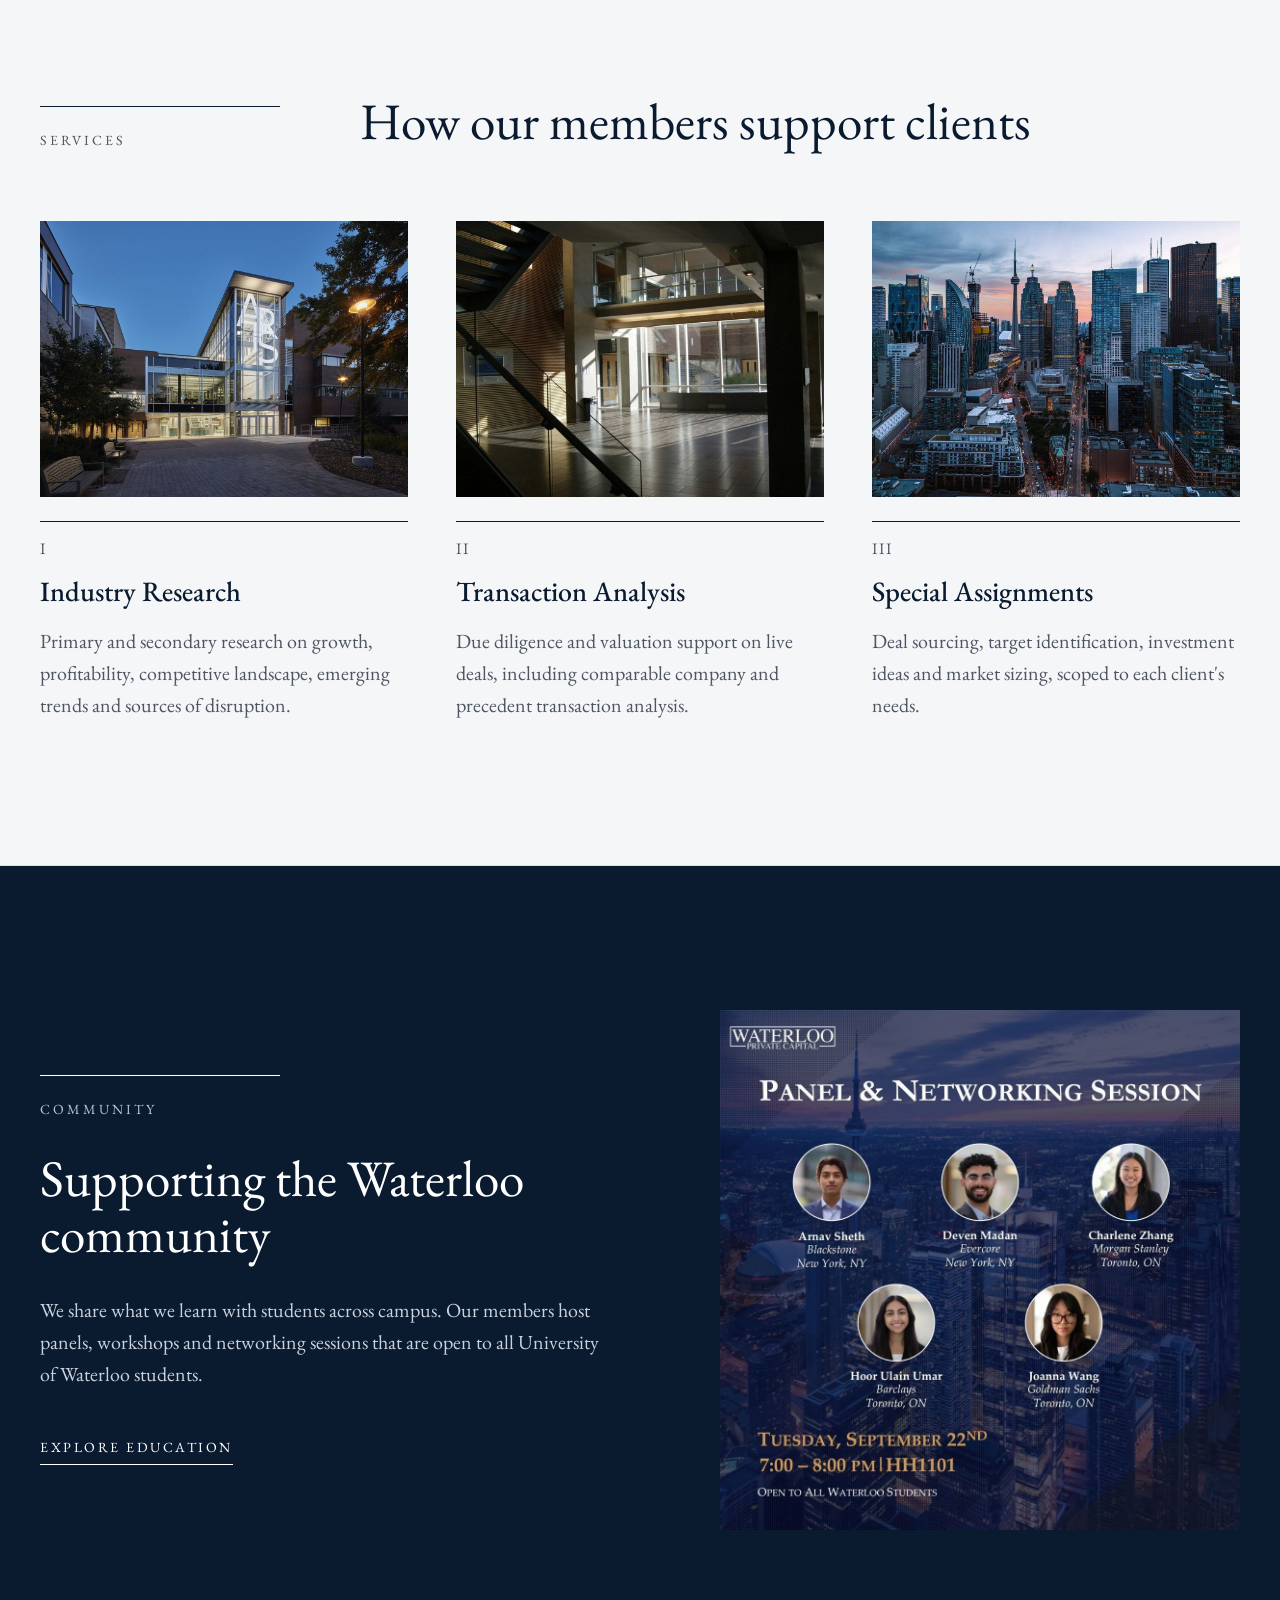
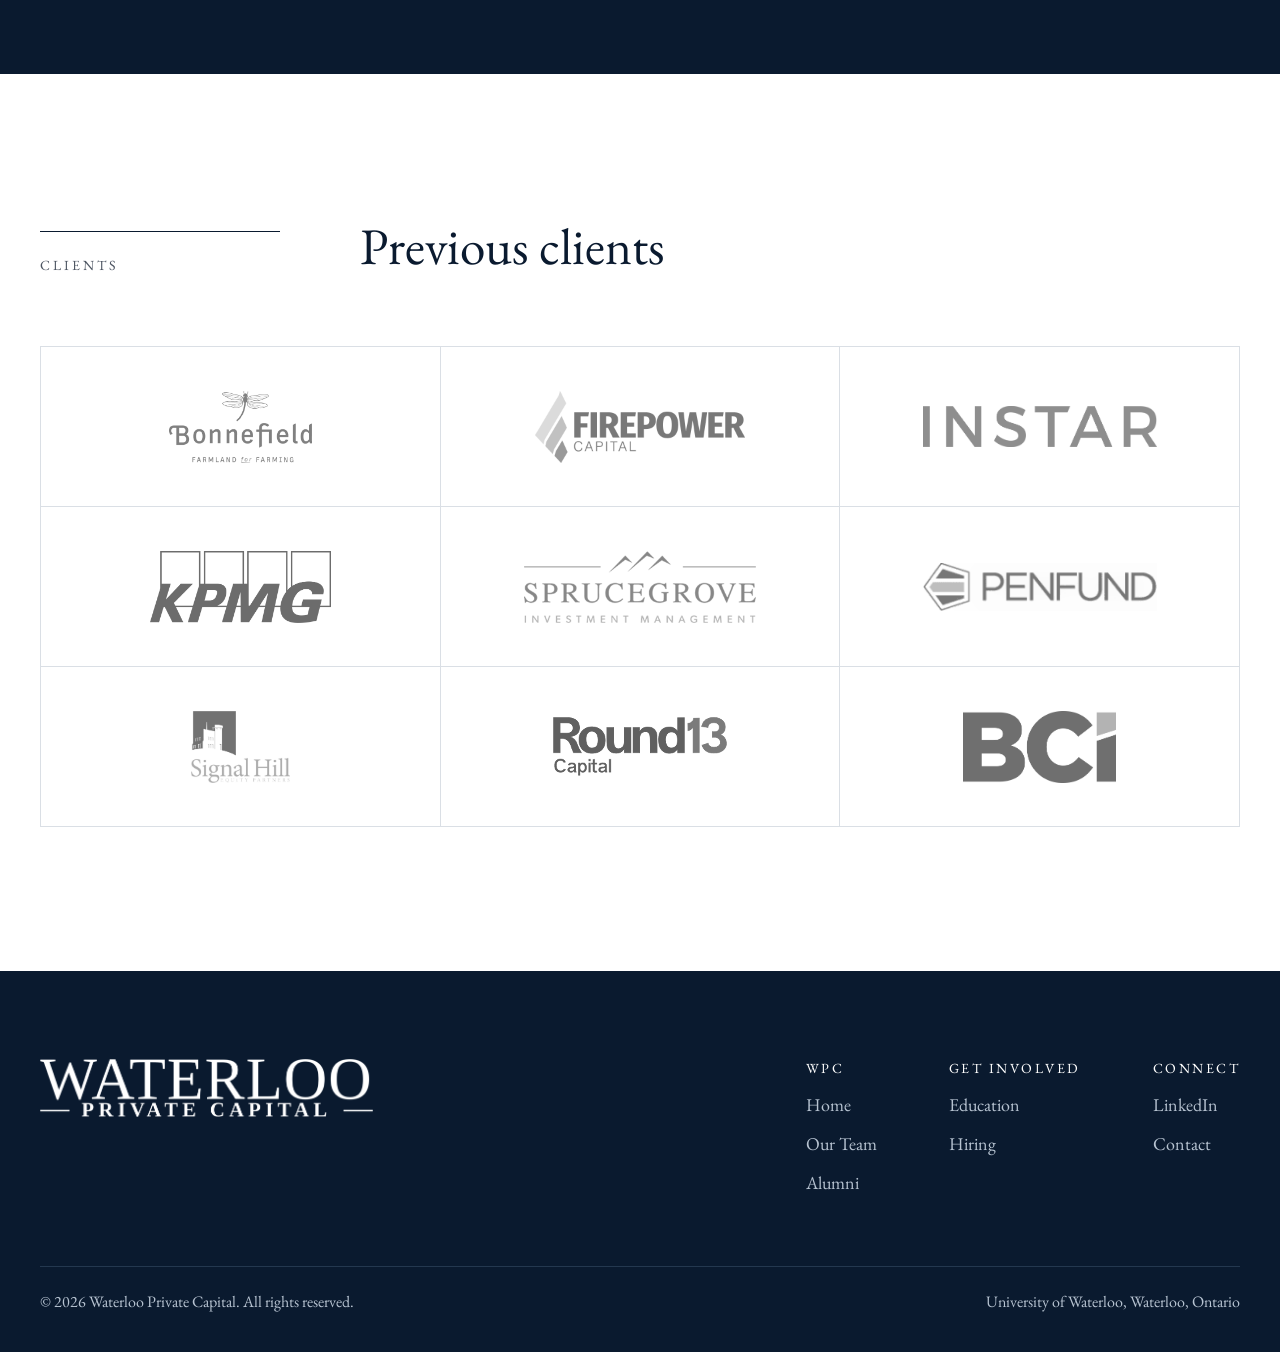
==== commit 079eb35d: "Full-width aligned header, Who We Are section with stats, restore hero banner" ====
--- a/index.html
+++ b/index.html
@@ -30,7 +30,7 @@
 <div style="font-family: 'EB Garamond', Garamond, Georgia, serif; color: #0A1A2F; background: #FFFFFF; width: 100%">
 
 <header style="background: #FFFFFF; border-bottom: 1px solid #DADFE5">
-<nav aria-label="Main" style="max-width: 1280px; margin: 0 auto; padding: 0 40px; min-height: 96px; display: flex; flex-wrap: wrap; align-items: center; justify-content: space-between; gap: 16px">
+<nav aria-label="Main" style="max-width: none; margin: 0; padding: 0 max(40px, calc((100% - 1200px) / 2)); min-height: 88px; display: flex; flex-wrap: wrap; align-items: center; justify-content: space-between; gap: 16px">
 <a href="#top" aria-label="Waterloo Private Capital home" style="text-decoration: none; display: inline-flex; padding: 16px 0"><img src="images/logo.png" alt="Waterloo Private Capital" style="display: block; height: 36px; width: auto"></a>
 <div style="display: flex; flex-wrap: wrap; align-items: center; gap: 0">
 <a href="index.html" aria-current="page" style="color: #0A1A2F; text-decoration: none; font-size: 14px; letter-spacing: 2px; text-transform: uppercase; padding: 16px 16px 12px; border-bottom: 1px solid #0A1A2F">Home</a>
@@ -55,14 +55,20 @@
 </section>
 
 <section id="firm" style="background: #FFFFFF">
-<div style="max-width: 1280px; margin: 0 auto; padding: 160px 40px; display: flex; flex-wrap: wrap; gap: 80px">
-<div style="flex: 0 1 240px; min-width: 0">
-<p style="margin: 0; font-size: 14px; letter-spacing: 3px; text-transform: uppercase; color: #4D5562; border-top: 1px solid #0A1A2F; padding-top: 24px">Mission</p>
+<div class="split">
+<div class="split-text">
+<p style="margin: 0; font-size: 14px; letter-spacing: 3px; text-transform: uppercase; color: #3A5675">Who We Are</p>
+<p style="margin: 0; font-size: clamp(26px, 2.4vw, 32px); line-height: 1.4; font-weight: 400; max-width: 600px">Waterloo Private Capital is a student club at the University of Waterloo. Our members support private equity firms and institutional investors with industry research and transaction analysis.</p>
+<p style="margin: 0; font-size: 18px; line-height: 1.6; color: #4D5562; max-width: 600px">WPC gives students hands-on experience in private capital and a strong start to a career in finance. Our alumni have gone on to leading firms across Canada and the United States. We also run panels and workshops that are open to every Waterloo student.</p>
+<a href="team.html" class="btn-outline" style="align-self: flex-start; margin-top: 8px; display: inline-flex; align-items: center; height: 52px; padding: 0 32px; border: 1px solid #0A1A2F; font-size: 13px; letter-spacing: 2.5px; text-transform: uppercase; text-decoration: none">Meet the Team</a>
 </div>
-<div style="flex: 1 1 560px; min-width: 0; display: flex; flex-direction: column; gap: 40px">
-<p style="margin: 0; font-size: clamp(28px, 3vw, 40px); line-height: 1.4; font-weight: 400">Waterloo Private Capital is a student club at the University of Waterloo. Our members support private equity firms and institutional investors with industry research and transaction analysis.</p>
-<p style="margin: 0; font-size: 20px; line-height: 1.6; color: #4D5562; max-width: 720px">WPC gives students hands-on experience in private capital and a strong start to a career in finance. Our alumni have gone on to leading firms across Canada and the United States. We also run panels and workshops that are open to every Waterloo student.</p>
-<a href="team.html" style="align-self: flex-start; font-size: 14px; letter-spacing: 2.5px; text-transform: uppercase; text-decoration: none; border-bottom: 1px solid #0A1A2F; padding: 16px 0 8px">Meet the Team</a></div>
+<div class="split-stats stats-panel">
+<div style="width: 100%; display: grid; grid-template-columns: repeat(3, 1fr); gap: 40px 24px; text-align: center">
+<div style="display: flex; flex-direction: column; gap: 12px"><span data-count="26" style="font-size: clamp(48px, 5vw, 72px); line-height: 1">26</span><span style="font-size: 14px; letter-spacing: 2px; text-transform: uppercase; color: #B7C3D1">Current Members</span></div>
+<div style="display: flex; flex-direction: column; gap: 12px"><span data-count="9" style="font-size: clamp(48px, 5vw, 72px); line-height: 1">9</span><span style="font-size: 14px; letter-spacing: 2px; text-transform: uppercase; color: #B7C3D1">Clients Served</span></div>
+<div style="display: flex; flex-direction: column; gap: 12px"><span data-count="40" data-suffix="+" style="font-size: clamp(48px, 5vw, 72px); line-height: 1">40+</span><span style="font-size: 14px; letter-spacing: 2px; text-transform: uppercase; color: #B7C3D1">Alumni Firms</span></div>
+</div>
+</div>
 </div>
 </section>
 
--- a/animations.css
+++ b/animations.css
@@ -51,6 +51,13 @@
 a[aria-label$="on LinkedIn"]:hover svg{transform:translateY(-2px)}
 a[aria-label$="on LinkedIn"]:hover rect{fill:#3A5675}
 
+/* Outlined button. */
+.btn-outline{transition:background 0.3s ease,color 0.3s ease}
+.btn-outline:hover{background:#0A1A2F;color:#FFFFFF}
+
+/* Fine diagonal texture on the navy stats panel. */
+.stats-panel{background-image:repeating-linear-gradient(135deg, rgba(255, 255, 255, 0.035) 0 1px, transparent 1px 14px) !important}
+
 @media (prefers-reduced-motion: reduce){
   html{scroll-behavior:auto}
   .js [data-reveal]{opacity:1;transform:none;transition:none}
--- a/mobile.css
+++ b/mobile.css
@@ -5,6 +5,16 @@
 .menu-toggle{display:none}
 
 body > div{overflow-x:clip}
+
+/* Shared layout: every block lines up with the same 1200px content edge. */
+.split{display:grid;grid-template-columns:1fr 1fr}
+.split > div{box-sizing:border-box;padding-top:clamp(72px, 8vw, 128px);padding-bottom:clamp(72px, 8vw, 128px)}
+.split-text{padding-left:max(40px, calc(100% - 600px));padding-right:clamp(40px, 5vw, 80px);display:flex;flex-direction:column;justify-content:center;gap:28px}
+.split-stats{padding-right:max(40px, calc(100% - 600px));padding-left:clamp(40px, 5vw, 80px);background:#0A1A2F;color:#FFFFFF;display:flex;align-items:center}
+@media (max-width: 900px){
+  .split{grid-template-columns:1fr}
+  .split-text,.split-stats{padding-left:40px;padding-right:40px}
+}
 
 @media (max-width: 720px){
   /* Header: logo + menu button, links fold into a panel. */
@@ -42,6 +52,12 @@
   section[style*="min-height: 340px"] h1{font-size:34px !important;letter-spacing:3px !important}
   section[style*="min-height: 340px"]{min-height:260px !important}
 
+  /* Who we are + stats. */
+  #firm > div > div{padding:72px 24px !important}
+  .stats-panel > div{gap:24px 12px !important}
+  .stats-panel span[data-count]{font-size:44px !important}
+  .stats-panel span + span{font-size:11px !important;letter-spacing:1.5px !important}
+
   /* Section headings a touch smaller. */
   h2[style*="clamp(36px"]{font-size:32px !important}
 
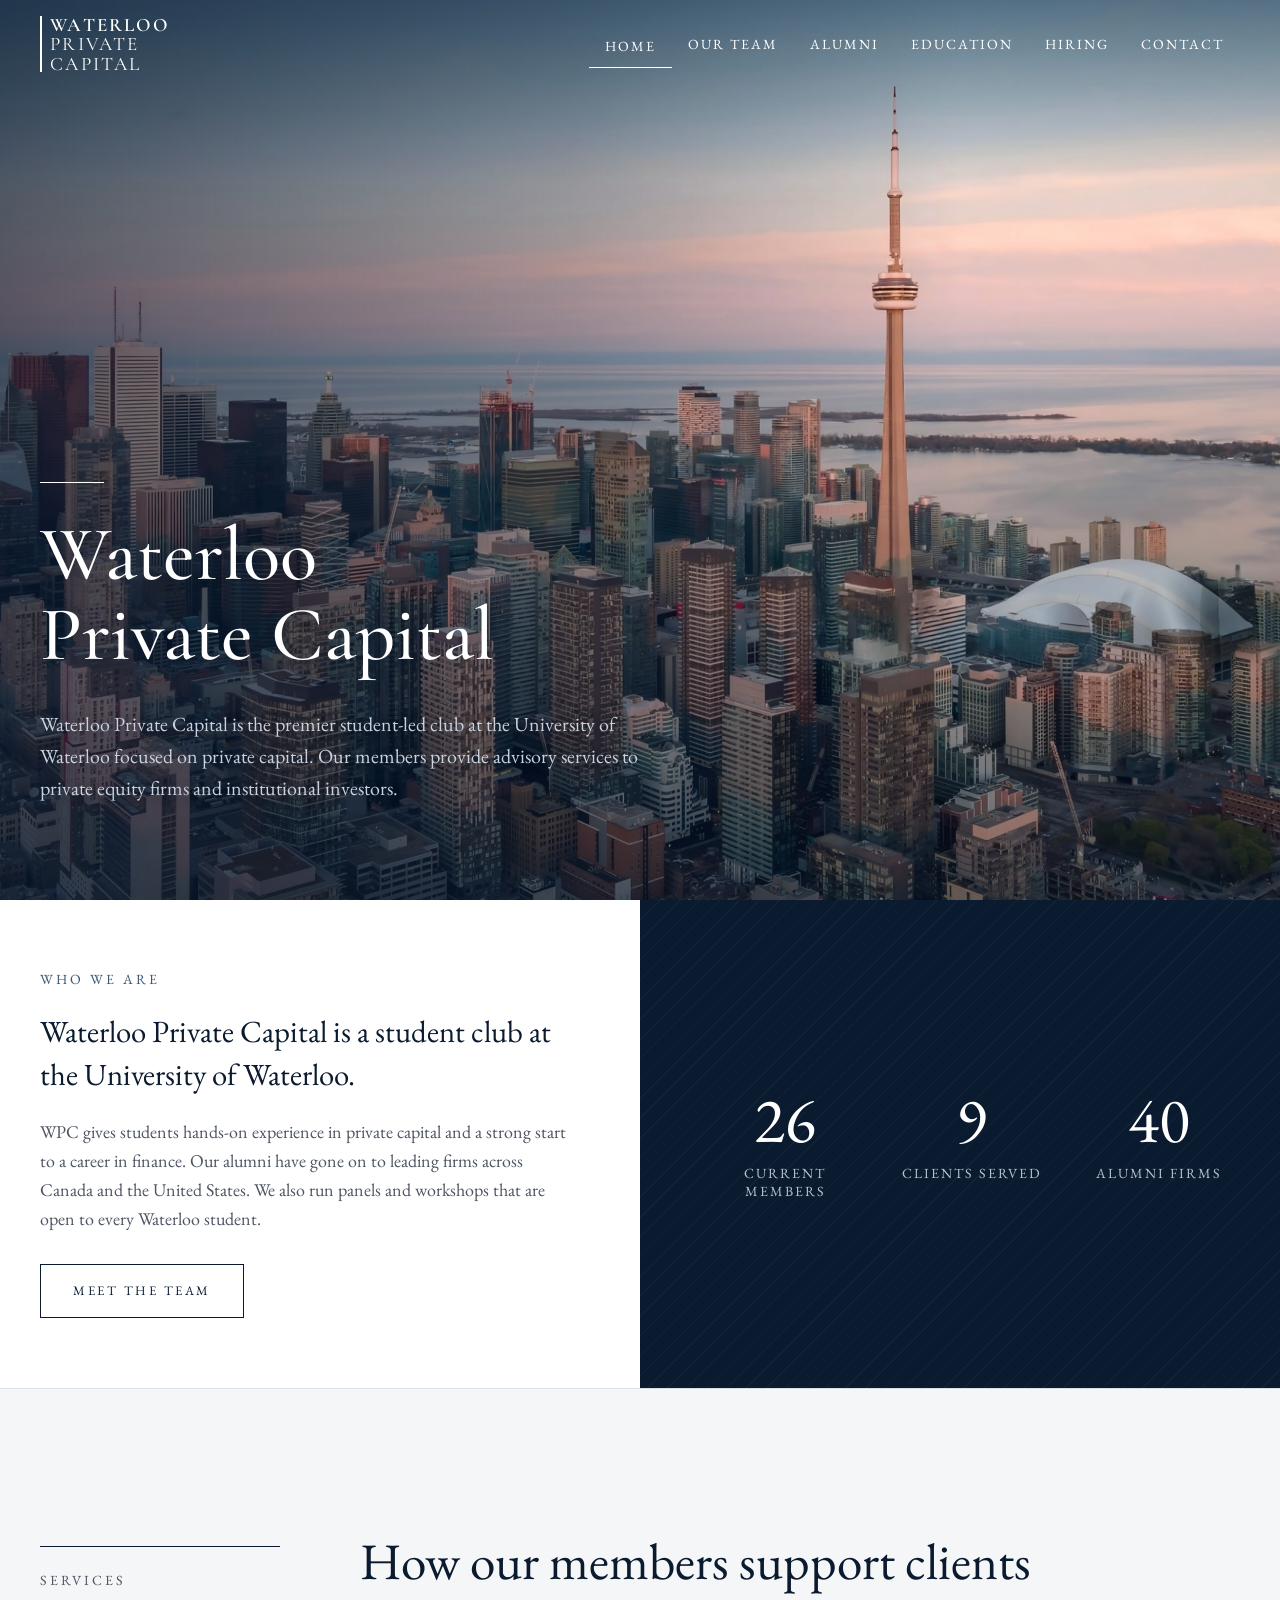
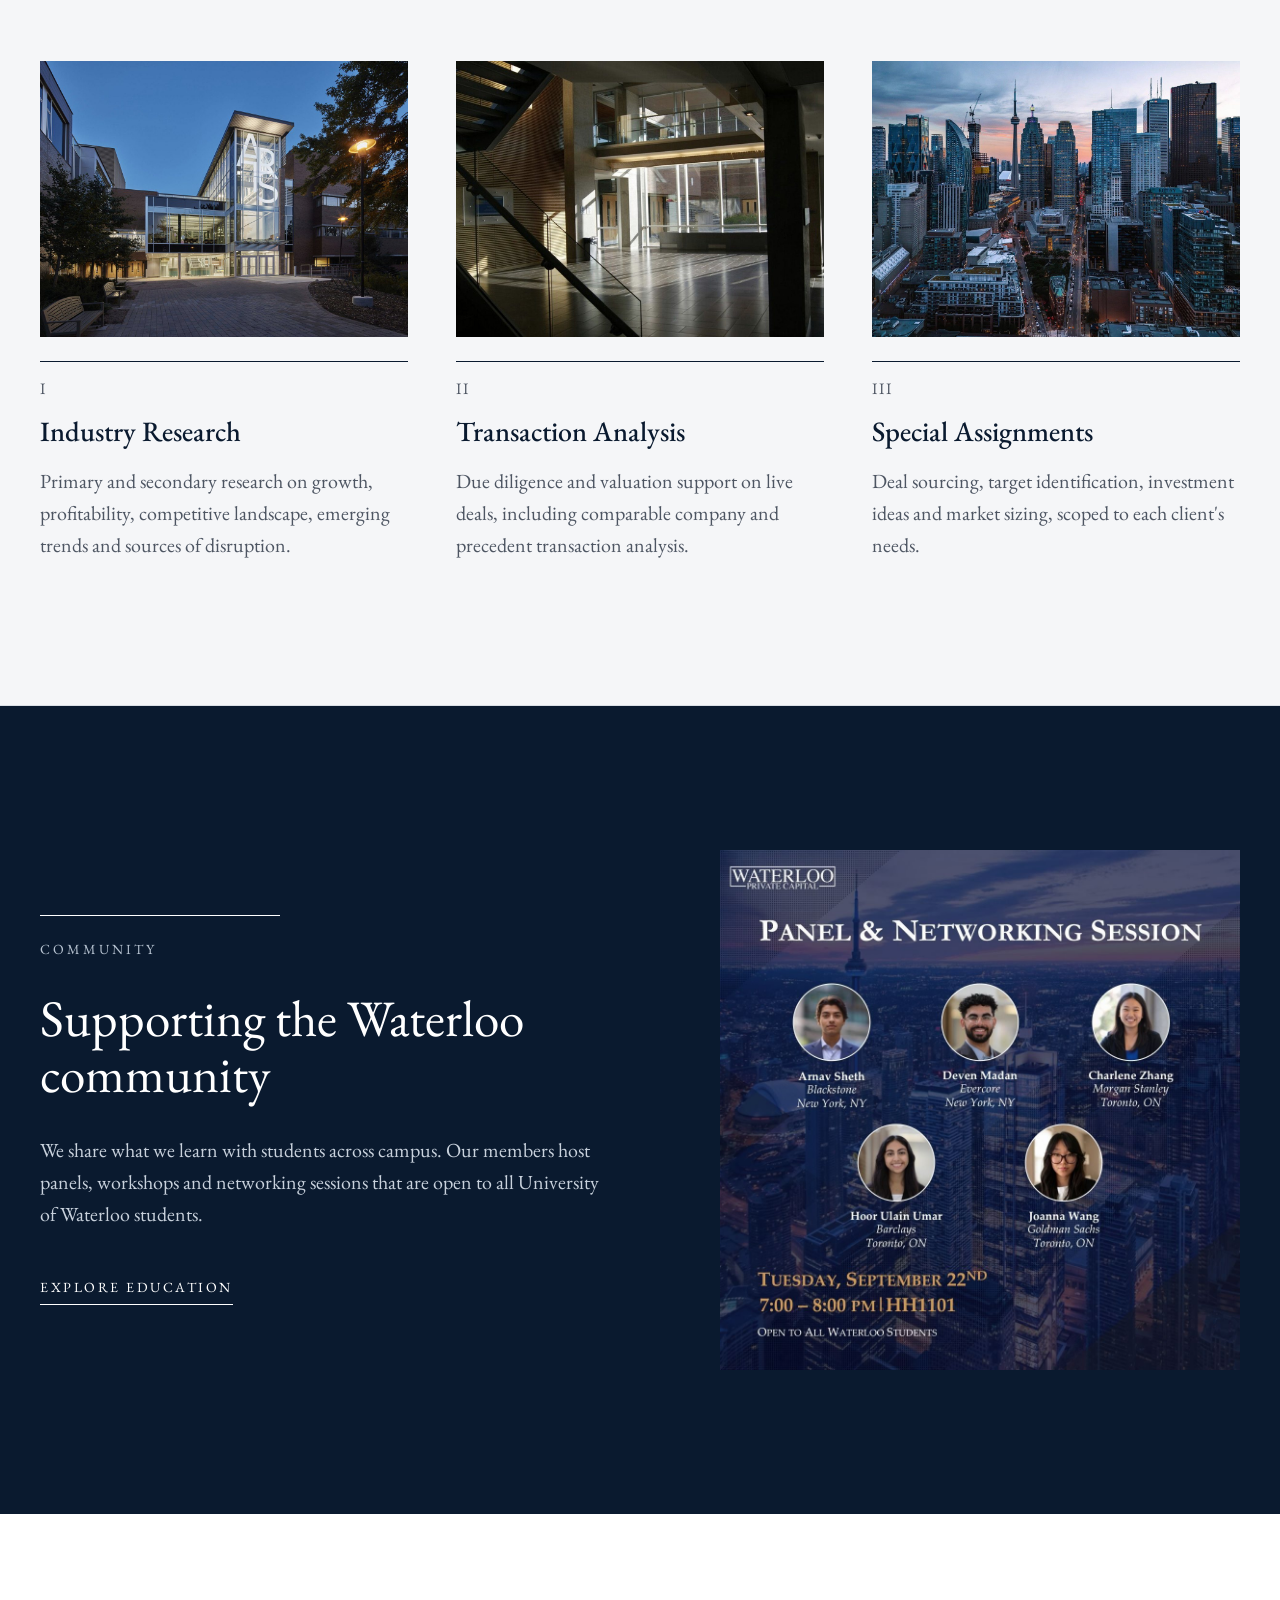
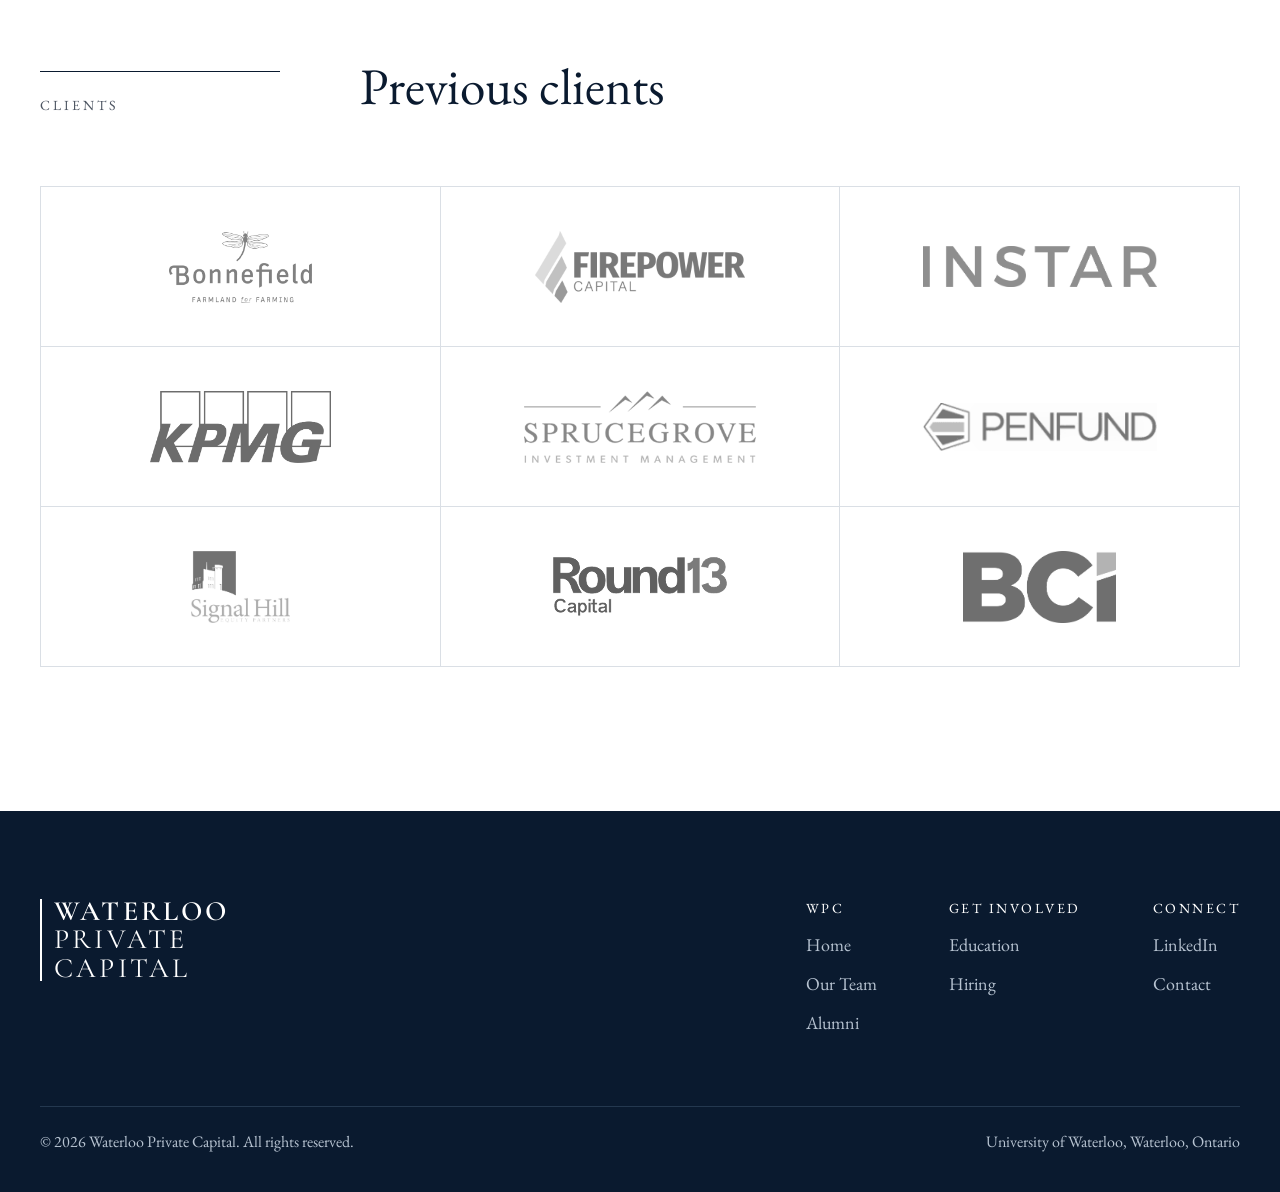
==== commit 612f2678: "New stacked logo, Toronto hero photo with overlay header, balanced team rows, BMO Capital Markets, l" ====
--- a/index.html
+++ b/index.html
@@ -8,6 +8,7 @@
 <link rel="icon" type="image/png" href="images/favicon.png">
 <link rel="preconnect" href="https://fonts.googleapis.com">
 <link href="https://fonts.googleapis.com/css2?family=EB+Garamond:ital,wght@0,400;0,500;0,600;0,700;1,400&amp;display=swap" rel="stylesheet">
+<link href="https://fonts.googleapis.com/css2?family=Cormorant+Garamond:wght@400;600&amp;display=swap" rel="stylesheet">
 <style>
 body{margin:0;background:#FFFFFF}
 a{color:#0A1A2F}a:hover{color:#3A5675}
@@ -29,9 +30,9 @@
 <body>
 <div style="font-family: 'EB Garamond', Garamond, Georgia, serif; color: #0A1A2F; background: #FFFFFF; width: 100%">
 
-<header style="background: #FFFFFF; border-bottom: 1px solid #DADFE5">
-<nav aria-label="Main" style="max-width: none; margin: 0; padding: 0 max(40px, calc((100% - 1200px) / 2)); min-height: 88px; display: flex; flex-wrap: wrap; align-items: center; justify-content: space-between; gap: 16px">
-<a href="#top" aria-label="Waterloo Private Capital home" style="text-decoration: none; display: inline-flex; padding: 16px 0"><img src="images/logo.png" alt="Waterloo Private Capital" style="display: block; height: 36px; width: auto"></a>
+<header class="header-over" style="background: #FFFFFF; border-bottom: 1px solid #DADFE5">
+<nav aria-label="Main" style="max-width: none; margin: 0; padding: 0 max(40px, calc((100% - 1280px) / 2)); min-height: 88px; display: flex; flex-wrap: wrap; align-items: center; justify-content: space-between; gap: 16px">
+<a href="#top" aria-label="Waterloo Private Capital home" style="text-decoration: none; display: inline-flex; padding: 16px 0"><span class="wpc-logo" style="display: flex; align-items: stretch; gap: 0.44em; font-size: 19px; color: #0A1A2F"><span style="display: block; width: 2px; background: currentColor"></span><span style="display: flex; flex-direction: column; gap: 0.11em; font-family: 'Cormorant Garamond', Garamond, serif; line-height: 0.9; letter-spacing: 0.11em"><span style="font-weight: 600">WATERLOO</span><span style="font-weight: 400">PRIVATE</span><span style="font-weight: 400">CAPITAL</span></span></span></a>
 <div style="display: flex; flex-wrap: wrap; align-items: center; gap: 0">
 <a href="index.html" aria-current="page" style="color: #0A1A2F; text-decoration: none; font-size: 14px; letter-spacing: 2px; text-transform: uppercase; padding: 16px 16px 12px; border-bottom: 1px solid #0A1A2F">Home</a>
 <a href="team.html" style="color: #0A1A2F; text-decoration: none; font-size: 14px; letter-spacing: 2px; text-transform: uppercase; padding: 16px">Our Team</a>
@@ -43,13 +44,12 @@
 </nav>
 </header>
 
-<section id="top" style="position: relative; overflow: hidden; background: #0A1A2F; color: #FFFFFF; min-height: 760px; display: flex; align-items: flex-end">
-<img src="images/hero-skyline.jpg" alt="" style="position: absolute; top: 0; left: 0; width: 100%; height: 100%; object-fit: cover; object-position: center 35%">
-<span aria-hidden="true" style="position: absolute; top: 0; right: 0; bottom: 0; left: 0; background: rgba(10, 26, 47, 0.72)"></span>
-<div style="position: relative; max-width: 1280px; width: 100%; margin: 0 auto; padding: 0 40px 96px; box-sizing: border-box; display: flex; flex-direction: column; gap: 32px">
+<section id="top" style="position: relative; overflow: hidden; background: #0A1A2F; color: #FFFFFF; min-height: max(620px, 100vh); display: flex; align-items: flex-end">
+<img src="images/hero-toronto.jpg" alt="" style="position: absolute; top: 0; left: 0; width: 100%; height: 100%; object-fit: cover; object-position: center 40%">
+<span aria-hidden="true" style="position: absolute; top: 0; right: 0; bottom: 0; left: 0; background: linear-gradient(180deg, rgba(10, 26, 47, 0.4) 0, rgba(10, 26, 47, 0) 180px), linear-gradient(90deg, rgba(10, 26, 47, 0.62) 0%, rgba(10, 26, 47, 0.3) 45%, rgba(10, 26, 47, 0) 75%), linear-gradient(0deg, rgba(10, 26, 47, 0.5) 0%, rgba(10, 26, 47, 0) 55%)"></span>
+<div style="position: relative; max-width: 1360px; width: 100%; margin: 0 auto; padding: 0 40px 96px; box-sizing: border-box; display: flex; flex-direction: column; gap: 32px">
 <span style="display: block; width: 64px; height: 1px; background: #FFFFFF"></span>
-<p style="margin: 0 0 -12px; font-size: 14px; letter-spacing: 3px; text-transform: uppercase; color: #C9D2DD">University of Waterloo</p>
-<h1 style="margin: 0; font-weight: 400; font-size: clamp(44px, 5.6vw, 80px); line-height: 1.1; max-width: 900px">Waterloo<br>Private Capital</h1>
+<h1 style="margin: 0; font-family: 'Cormorant Garamond', 'EB Garamond', Garamond, serif; font-weight: 500; font-size: clamp(48px, 6vw, 86px); line-height: 1.05; max-width: 900px">Waterloo<br>Private Capital</h1>
 <p style="margin: 0; font-size: 20px; line-height: 1.6; color: #C9D2DD; max-width: 620px">Waterloo Private Capital is the premier student-led club at the University of Waterloo focused on private capital. Our members provide advisory services to private equity firms and institutional investors.</p>
 </div>
 </section>
@@ -58,7 +58,7 @@
 <div class="split">
 <div class="split-text">
 <p style="margin: 0; font-size: 14px; letter-spacing: 3px; text-transform: uppercase; color: #3A5675">Who We Are</p>
-<p style="margin: 0; font-size: clamp(26px, 2.4vw, 32px); line-height: 1.4; font-weight: 400; max-width: 600px">Waterloo Private Capital is a student club at the University of Waterloo. Our members support private equity firms and institutional investors with industry research and transaction analysis.</p>
+<p style="margin: 0; font-size: clamp(26px, 2.4vw, 32px); line-height: 1.4; font-weight: 400; max-width: 600px">Waterloo Private Capital is a student club at the University of Waterloo.</p>
 <p style="margin: 0; font-size: 18px; line-height: 1.6; color: #4D5562; max-width: 600px">WPC gives students hands-on experience in private capital and a strong start to a career in finance. Our alumni have gone on to leading firms across Canada and the United States. We also run panels and workshops that are open to every Waterloo student.</p>
 <a href="team.html" class="btn-outline" style="align-self: flex-start; margin-top: 8px; display: inline-flex; align-items: center; height: 52px; padding: 0 32px; border: 1px solid #0A1A2F; font-size: 13px; letter-spacing: 2.5px; text-transform: uppercase; text-decoration: none">Meet the Team</a>
 </div>
@@ -145,7 +145,7 @@
 <div style="max-width: 1280px; margin: 0 auto; padding: 88px 40px 40px; display: flex; flex-direction: column; gap: 64px">
 <div style="display: flex; flex-wrap: wrap; justify-content: space-between; gap: 48px">
 <div style="align-self: flex-start; display: inline-flex">
-<img src="images/logo-white.png" alt="Waterloo Private Capital" style="display: block; height: 58px; width: auto">
+<span class="wpc-logo wpc-logo-footer" style="display: flex; align-items: stretch; gap: 0.44em; font-size: 28px; color: #FFFFFF"><span style="display: block; width: 2px; background: currentColor"></span><span style="display: flex; flex-direction: column; gap: 0.11em; font-family: 'Cormorant Garamond', Garamond, serif; line-height: 0.9; letter-spacing: 0.11em"><span style="font-weight: 600">WATERLOO</span><span style="font-weight: 400">PRIVATE</span><span style="font-weight: 400">CAPITAL</span></span></span>
 </div>
 <div style="display: flex; flex-wrap: wrap; gap: 72px">
 <div style="display: flex; flex-direction: column; gap: 0">
--- a/animations.css
+++ b/animations.css
@@ -58,6 +58,17 @@
 /* Fine diagonal texture on the navy stats panel. */
 .stats-panel{background-image:repeating-linear-gradient(135deg, rgba(255, 255, 255, 0.035) 0 1px, transparent 1px 14px) !important}
 
+/* Home page: header sits on the photo until the page scrolls. */
+.header-over{margin-bottom:-89px;transition:background-color 0.35s ease,border-color 0.35s ease,box-shadow 0.3s ease}
+.site-header.header-over:not(.is-scrolled):not(.menu-open){background:transparent !important;border-bottom-color:transparent !important}
+/* White logo and menu while over the photo. */
+.header-over .wpc-logo,.header-over nav > div > a,.header-over .menu-toggle span{transition:color 0.35s ease,background-color 0.35s ease,border-color 0.35s ease}
+.site-header.header-over:not(.is-scrolled):not(.menu-open) .wpc-logo,
+.site-header.header-over:not(.is-scrolled):not(.menu-open) nav > div > a{color:#FFFFFF !important;border-bottom-color:#FFFFFF !important}
+.site-header.header-over:not(.is-scrolled):not(.menu-open) .nav-link::after,
+.site-header.header-over:not(.is-scrolled):not(.menu-open) .menu-toggle span{background:#FFFFFF}
+#top h1,#top p{text-shadow:0 1px 14px rgba(10, 26, 47, 0.35)}
+
 @media (prefers-reduced-motion: reduce){
   html{scroll-behavior:auto}
   .js [data-reveal]{opacity:1;transform:none;transition:none}
--- a/mobile.css
+++ b/mobile.css
@@ -1,3 +1,6 @@
+/* Thinner, crisper text rendering on Mac (most noticeable for light text on dark). */
+body{-webkit-font-smoothing:antialiased;-moz-osx-font-smoothing:grayscale}
+
 /* Phone and small-tablet layout. Pages are styled inline, so these rules
    use !important and match on the inline style values they override. */
 
@@ -8,19 +11,25 @@
 
 /* Shared layout: every block lines up with the same 1200px content edge. */
 .split{display:grid;grid-template-columns:1fr 1fr}
-.split > div{box-sizing:border-box;padding-top:clamp(72px, 8vw, 128px);padding-bottom:clamp(72px, 8vw, 128px)}
-.split-text{padding-left:max(40px, calc(100% - 600px));padding-right:clamp(40px, 5vw, 80px);display:flex;flex-direction:column;justify-content:center;gap:28px}
-.split-stats{padding-right:max(40px, calc(100% - 600px));padding-left:clamp(40px, 5vw, 80px);background:#0A1A2F;color:#FFFFFF;display:flex;align-items:center}
+.split > div{box-sizing:border-box;padding-top:clamp(56px, 5.5vw, 88px);padding-bottom:clamp(56px, 5.5vw, 88px)}
+.split-text{padding-left:max(40px, calc(100% - 640px));padding-right:clamp(40px, 5vw, 80px);display:flex;flex-direction:column;justify-content:center;gap:22px}
+.split-stats{padding-right:max(40px, calc(100% - 640px));padding-left:clamp(40px, 5vw, 80px);background:#0A1A2F;color:#FFFFFF;display:flex;align-items:center}
 @media (max-width: 900px){
   .split{grid-template-columns:1fr}
   .split-text,.split-stats{padding-left:40px;padding-right:40px}
+}
+
+/* Tablets: three team cards per row. */
+@media (min-width: 721px) and (max-width: 1000px){
+  div[style*="width: 272px"]{width:calc((100% - 64px) / 3) !important}
 }
 
 @media (max-width: 720px){
   /* Header: logo + menu button, links fold into a panel. */
   header nav{min-height:72px !important;padding:0 24px !important;row-gap:0 !important}
   header nav > a:first-child{padding:12px 0 !important}
-  header nav > a:first-child img{height:30px !important}
+  header .wpc-logo{font-size:15px !important}
+  .wpc-logo-footer{font-size:24px !important}
   .site-header.is-scrolled nav{min-height:64px !important}
 
   .has-menu .menu-toggle{display:flex;flex-direction:column;justify-content:center;gap:7px;width:44px;height:44px;margin-right:-10px;padding:10px;border:0;background:none !important;cursor:pointer}
@@ -45,15 +54,16 @@
   [style*="gap: 128px"]{gap:80px !important}
 
   /* Banners. */
-  #top{min-height:560px !important}
+  #top{min-height:max(560px, 100svh) !important}
+  .header-over{margin-bottom:-73px}
   #top > div{padding:0 24px 64px !important}
-  #top h1{font-size:40px !important}
+  #top h1{font-size:44px !important}
   section[style*="min-height: 340px"] > div{padding:0 24px !important}
   section[style*="min-height: 340px"] h1{font-size:34px !important;letter-spacing:3px !important}
   section[style*="min-height: 340px"]{min-height:260px !important}
 
   /* Who we are + stats. */
-  #firm > div > div{padding:72px 24px !important}
+  #firm > div > div{padding:56px 24px !important}
   .stats-panel > div{gap:24px 12px !important}
   .stats-panel span[data-count]{font-size:44px !important}
   .stats-panel span + span{font-size:11px !important;letter-spacing:1.5px !important}
@@ -74,6 +84,13 @@
   div[style*="width: 272px"] span[style*="font-size: 14px"]{font-size:11px !important;letter-spacing:1.5px !important}
   div[style*="width: 272px"] a[aria-label$="on LinkedIn"]{width:36px !important;height:36px !important;margin:-6px -8px 0 0 !important}
 
+  /* Odd-sized groups go three across so nobody sits alone on the last row. */
+  div.three-up[style]{gap:32px 12px !important}
+  .three-up > div[style*="width: 272px"]{width:calc((100% - 24px) / 3) !important}
+  .three-up > div[style*="width: 272px"] span[style*="font-size: 24px"]{font-size:15px !important}
+  .three-up > div[style*="width: 272px"] a[aria-label$="on LinkedIn"]{width:28px !important;height:28px !important;margin:-4px -6px 0 0 !important}
+  .three-up > div[style*="width: 272px"] svg{width:16px;height:16px}
+
   /* Body copy. */
   p[style*="font-size: 20px"]{font-size:18px !important}
 }
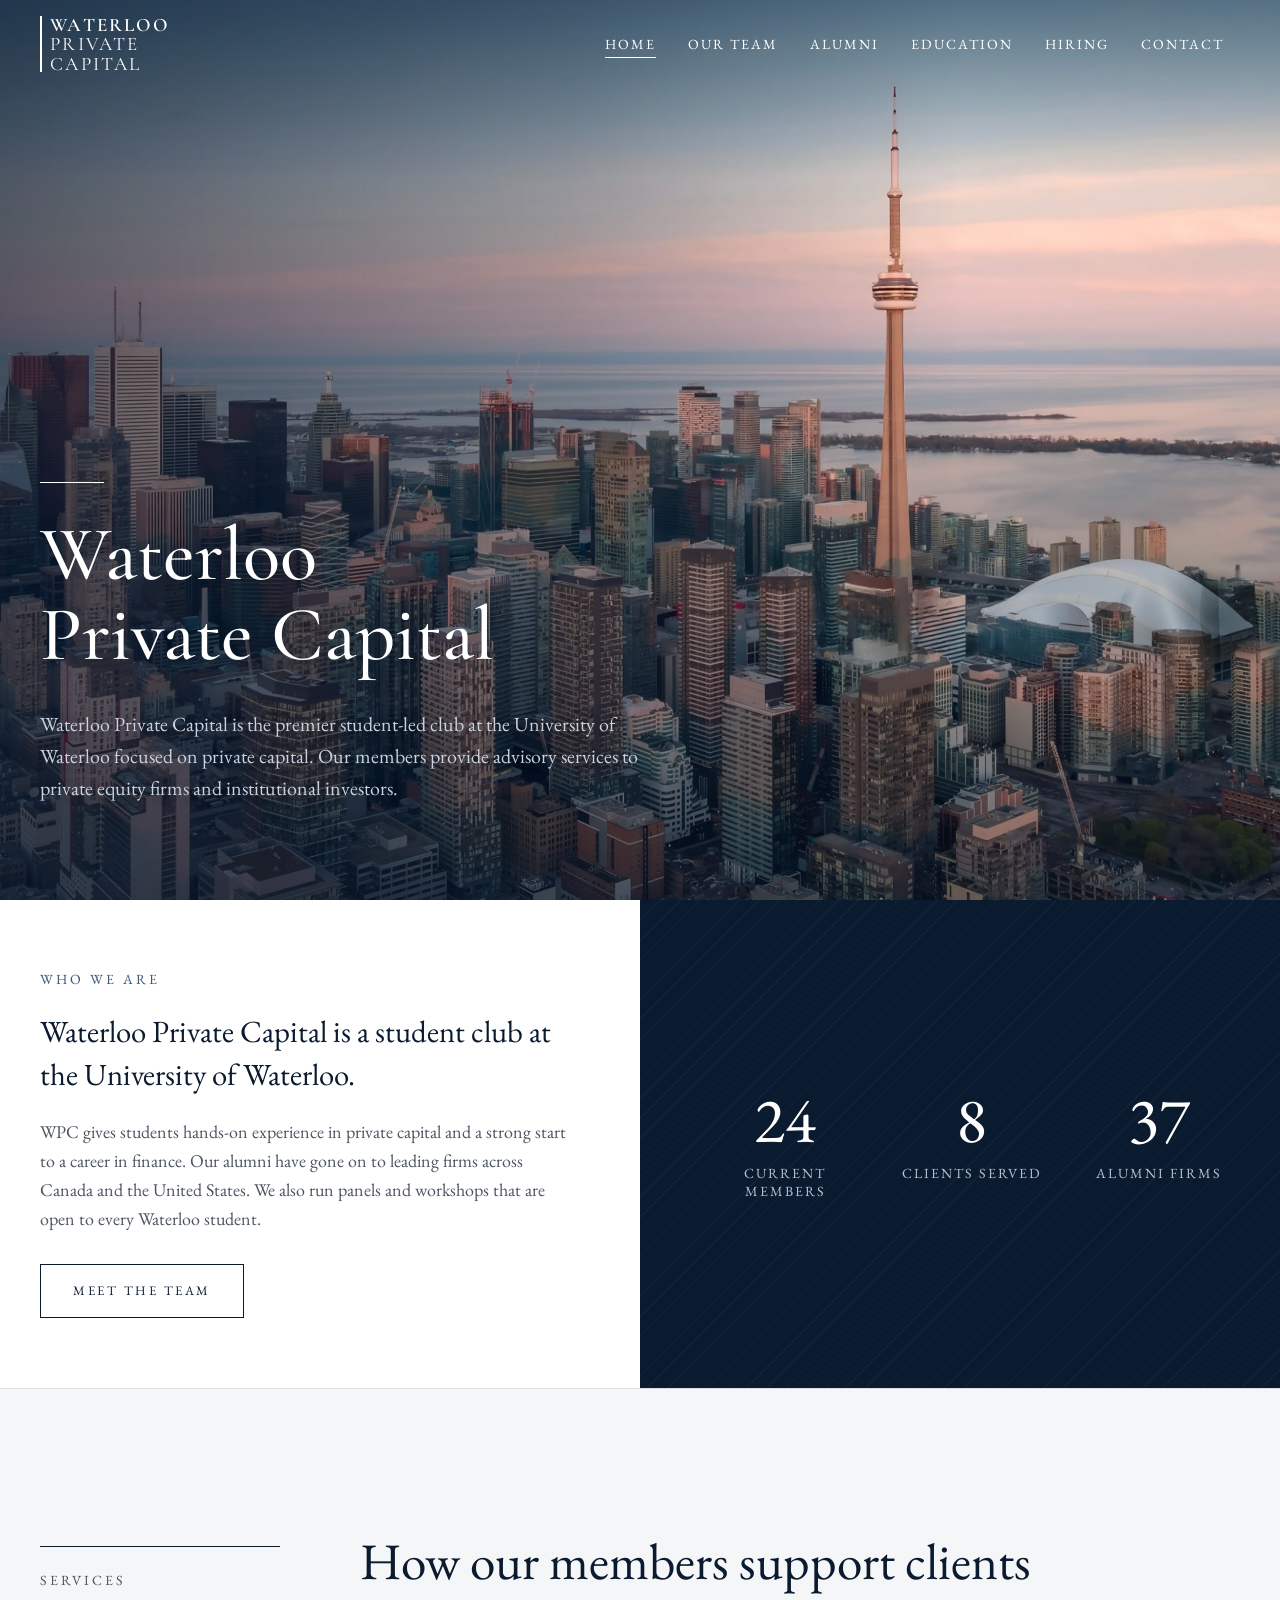
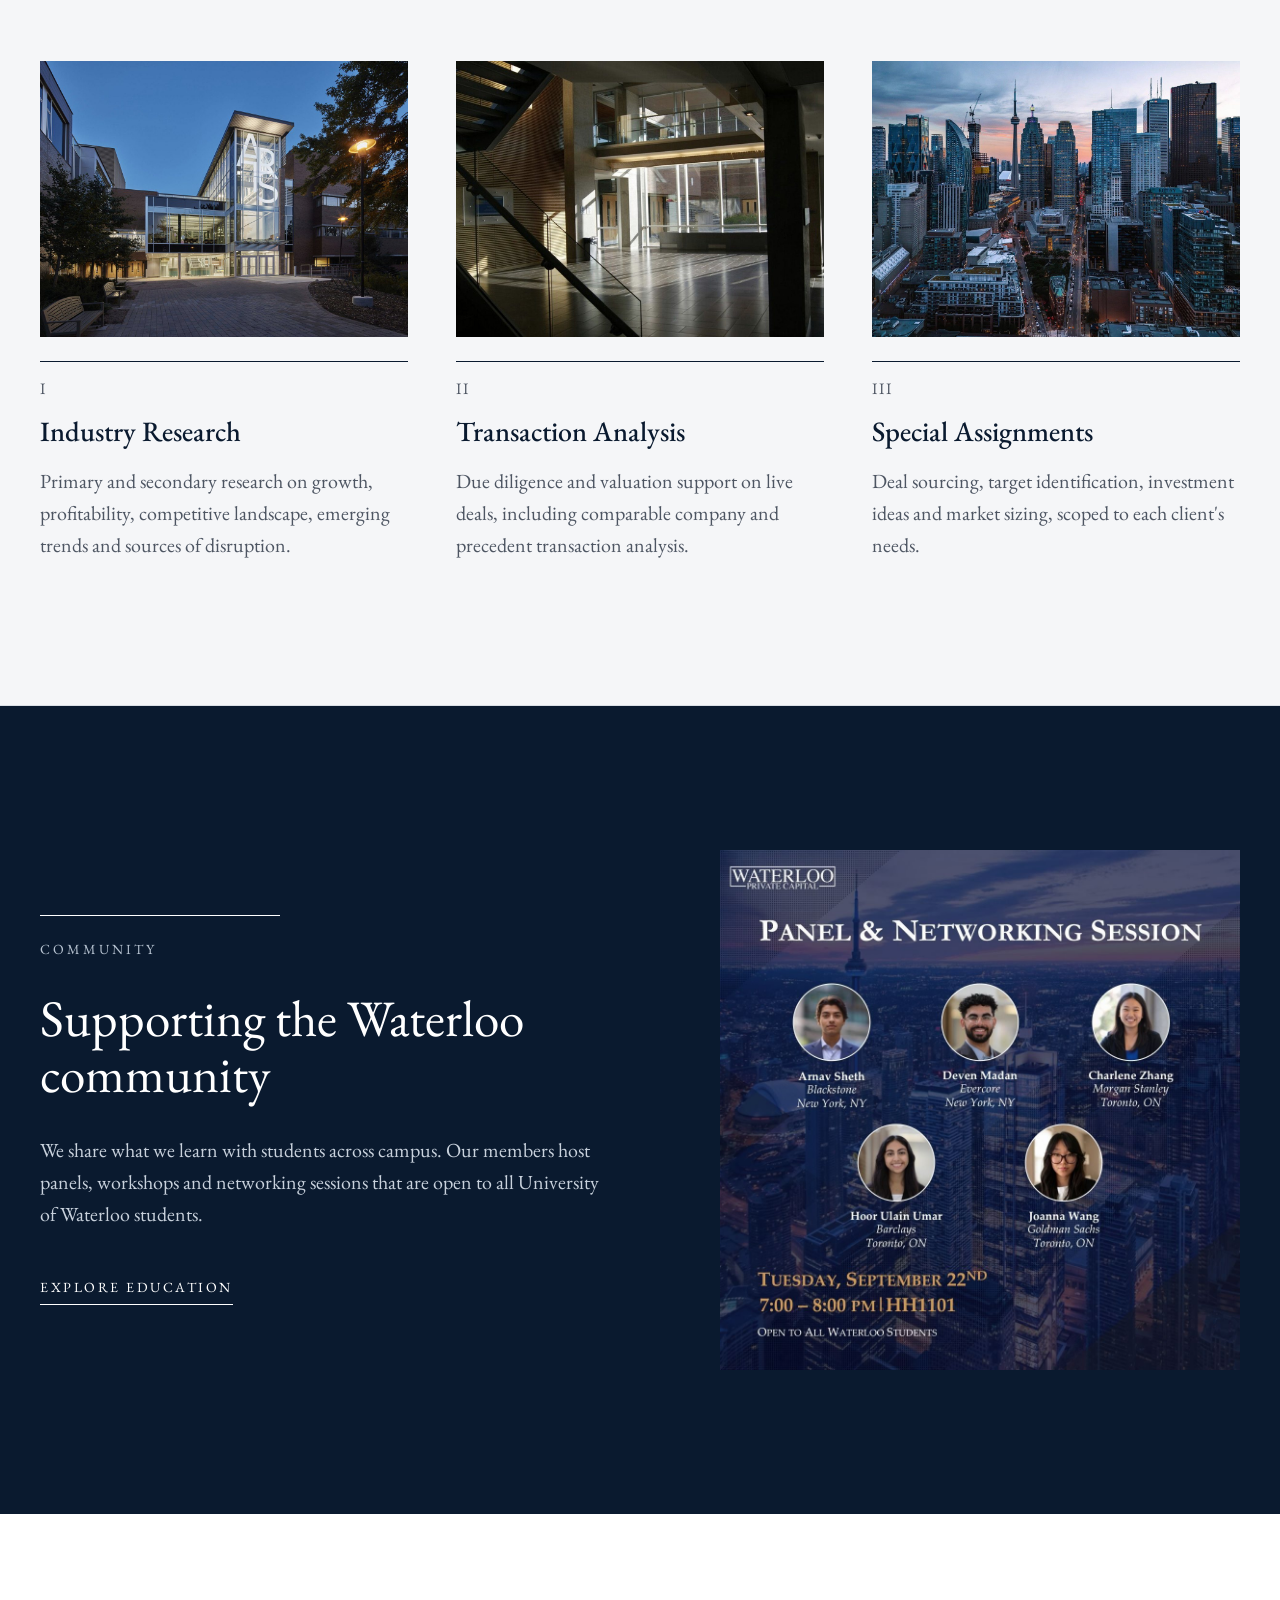
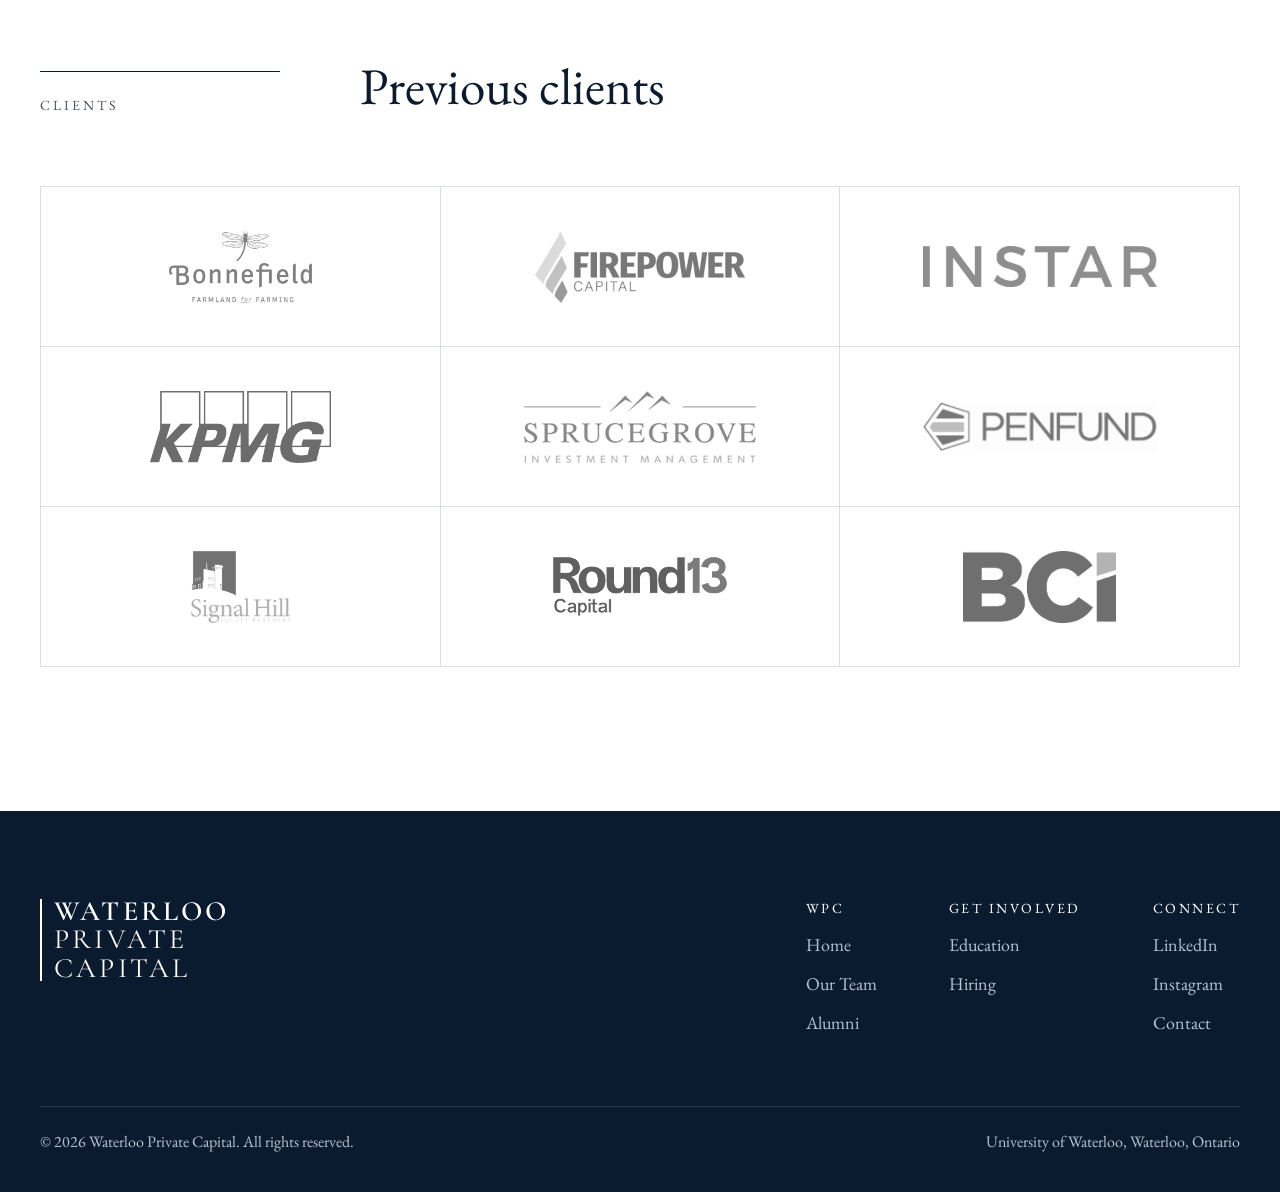
==== commit 90e7b8b7: "Add Instagram links, mobile fixes, consistent nav underline" ====
--- a/index.html
+++ b/index.html
@@ -34,7 +34,7 @@
 <nav aria-label="Main" style="max-width: none; margin: 0; padding: 0 max(40px, calc((100% - 1280px) / 2)); min-height: 88px; display: flex; flex-wrap: wrap; align-items: center; justify-content: space-between; gap: 16px">
 <a href="#top" aria-label="Waterloo Private Capital home" style="text-decoration: none; display: inline-flex; padding: 16px 0"><span class="wpc-logo" style="display: flex; align-items: stretch; gap: 0.44em; font-size: 19px; color: #0A1A2F"><span style="display: block; width: 2px; background: currentColor"></span><span style="display: flex; flex-direction: column; gap: 0.11em; font-family: 'Cormorant Garamond', Garamond, serif; line-height: 0.9; letter-spacing: 0.11em"><span style="font-weight: 600">WATERLOO</span><span style="font-weight: 400">PRIVATE</span><span style="font-weight: 400">CAPITAL</span></span></span></a>
 <div style="display: flex; flex-wrap: wrap; align-items: center; gap: 0">
-<a href="index.html" aria-current="page" style="color: #0A1A2F; text-decoration: none; font-size: 14px; letter-spacing: 2px; text-transform: uppercase; padding: 16px 16px 12px; border-bottom: 1px solid #0A1A2F">Home</a>
+<a href="index.html" aria-current="page" style="color: #0A1A2F; text-decoration: none; font-size: 14px; letter-spacing: 2px; text-transform: uppercase; padding: 16px">Home</a>
 <a href="team.html" style="color: #0A1A2F; text-decoration: none; font-size: 14px; letter-spacing: 2px; text-transform: uppercase; padding: 16px">Our Team</a>
 <a href="alumni.html" style="color: #0A1A2F; text-decoration: none; font-size: 14px; letter-spacing: 2px; text-transform: uppercase; padding: 16px">Alumni</a>
 <a href="education.html" style="color: #0A1A2F; text-decoration: none; font-size: 14px; letter-spacing: 2px; text-transform: uppercase; padding: 16px">Education</a>
@@ -162,6 +162,7 @@
 <div style="display: flex; flex-direction: column; gap: 0">
 <p style="margin: 0 0 8px; font-size: 14px; letter-spacing: 2.5px; text-transform: uppercase; color: #FFFFFF">Connect</p>
 <a href="https://www.linkedin.com/company/waterloo-private-capital/" style="color: #B7C3D1; text-decoration: none; font-size: 18px; padding: 8px 0">LinkedIn</a>
+<a href="https://www.instagram.com/waterlooprivatecapital/" style="color: #B7C3D1; text-decoration: none; font-size: 18px; padding: 8px 0">Instagram</a>
 <a href="contact.html" style="color: #B7C3D1; text-decoration: none; font-size: 18px; padding: 8px 0">Contact</a>
 </div>
 </div>
--- a/animations.css
+++ b/animations.css
@@ -31,7 +31,7 @@
 /* Menu links: underline slides in from the left. */
 .nav-link{position:relative}
 .nav-link::after{content:"";position:absolute;left:16px;right:16px;bottom:11px;height:1px;background:#0A1A2F;transform:scaleX(0);transform-origin:left;transition:transform 0.35s cubic-bezier(0.22, 1, 0.36, 1)}
-.nav-link:not([aria-current]):hover::after{transform:scaleX(1)}
+.nav-link:hover::after,.nav-link[aria-current]::after{transform:scaleX(1)}
 
 /* Text links get a small arrow on hover. */
 .cta-link{position:relative}
--- a/mobile.css
+++ b/mobile.css
@@ -87,9 +87,16 @@
   /* Odd-sized groups go three across so nobody sits alone on the last row. */
   div.three-up[style]{gap:32px 12px !important}
   .three-up > div[style*="width: 272px"]{width:calc((100% - 24px) / 3) !important}
-  .three-up > div[style*="width: 272px"] span[style*="font-size: 24px"]{font-size:15px !important}
+  .three-up > div[style*="width: 272px"] span[style*="font-size: 24px"]{font-size:14px !important;line-height:1.25 !important}
+  .three-up > div[style*="width: 272px"] > div:last-child{gap:4px !important}
   .three-up > div[style*="width: 272px"] a[aria-label$="on LinkedIn"]{width:28px !important;height:28px !important;margin:-4px -6px 0 0 !important}
   .three-up > div[style*="width: 272px"] svg{width:16px;height:16px}
+
+  /* Home banner photo: keep the CN Tower in frame on narrow screens. */
+  #top > img{object-position:66% 40% !important}
+
+  /* Hiring: social buttons stack at equal full width. */
+  .social-btn{flex:1 1 100%;justify-content:center}
 
   /* Body copy. */
   p[style*="font-size: 20px"]{font-size:18px !important}
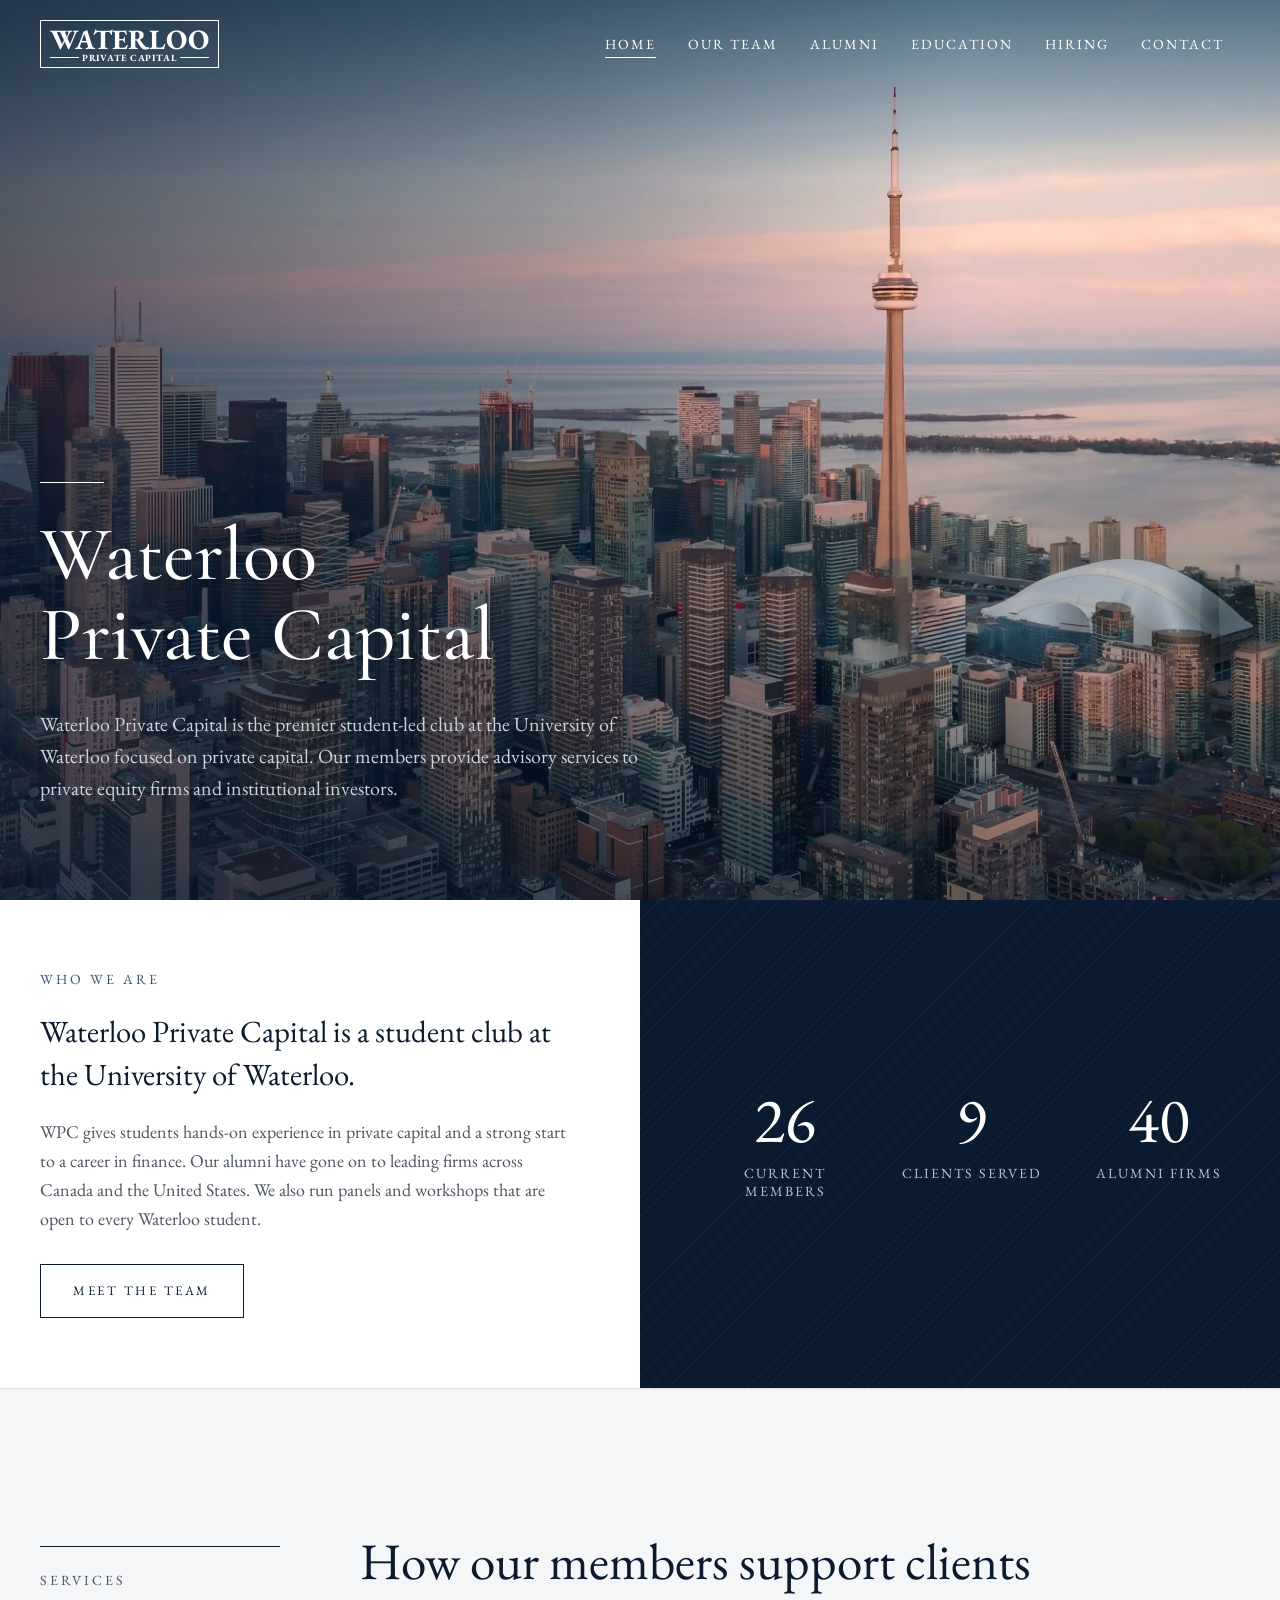
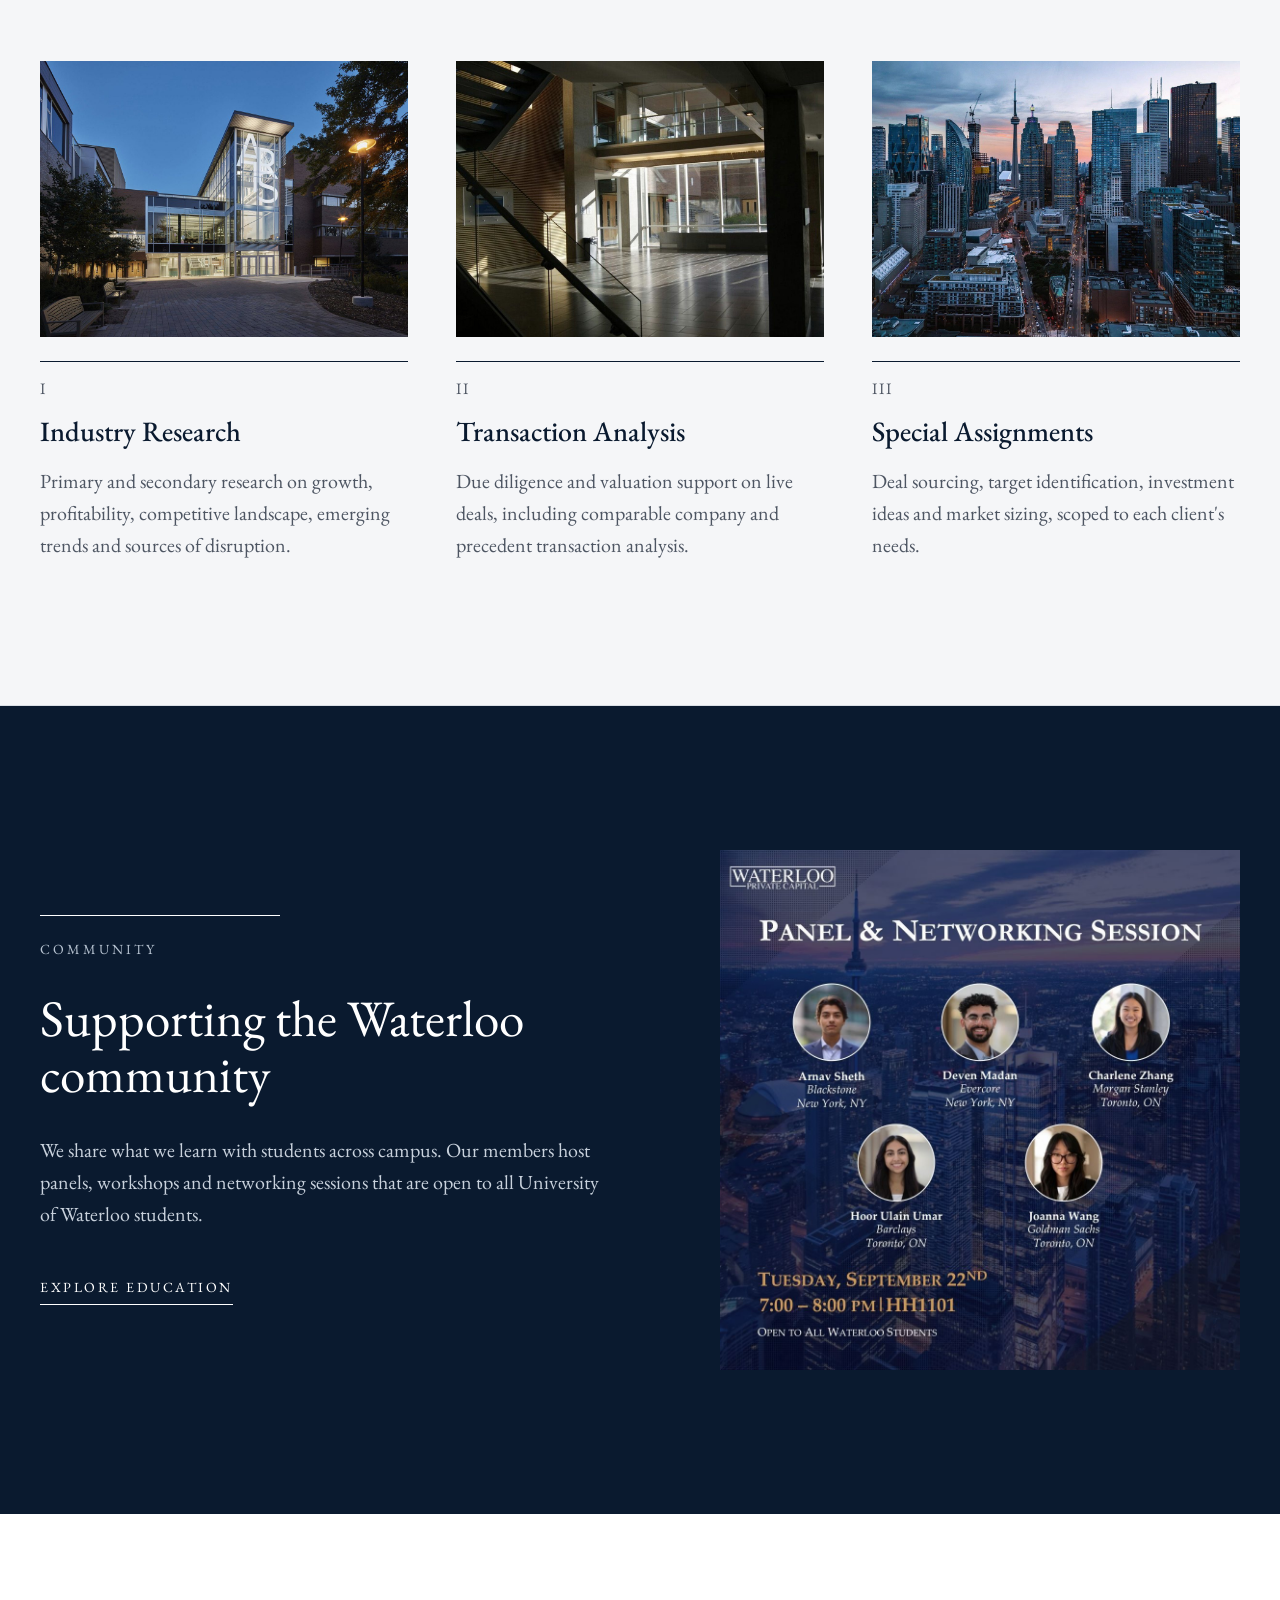
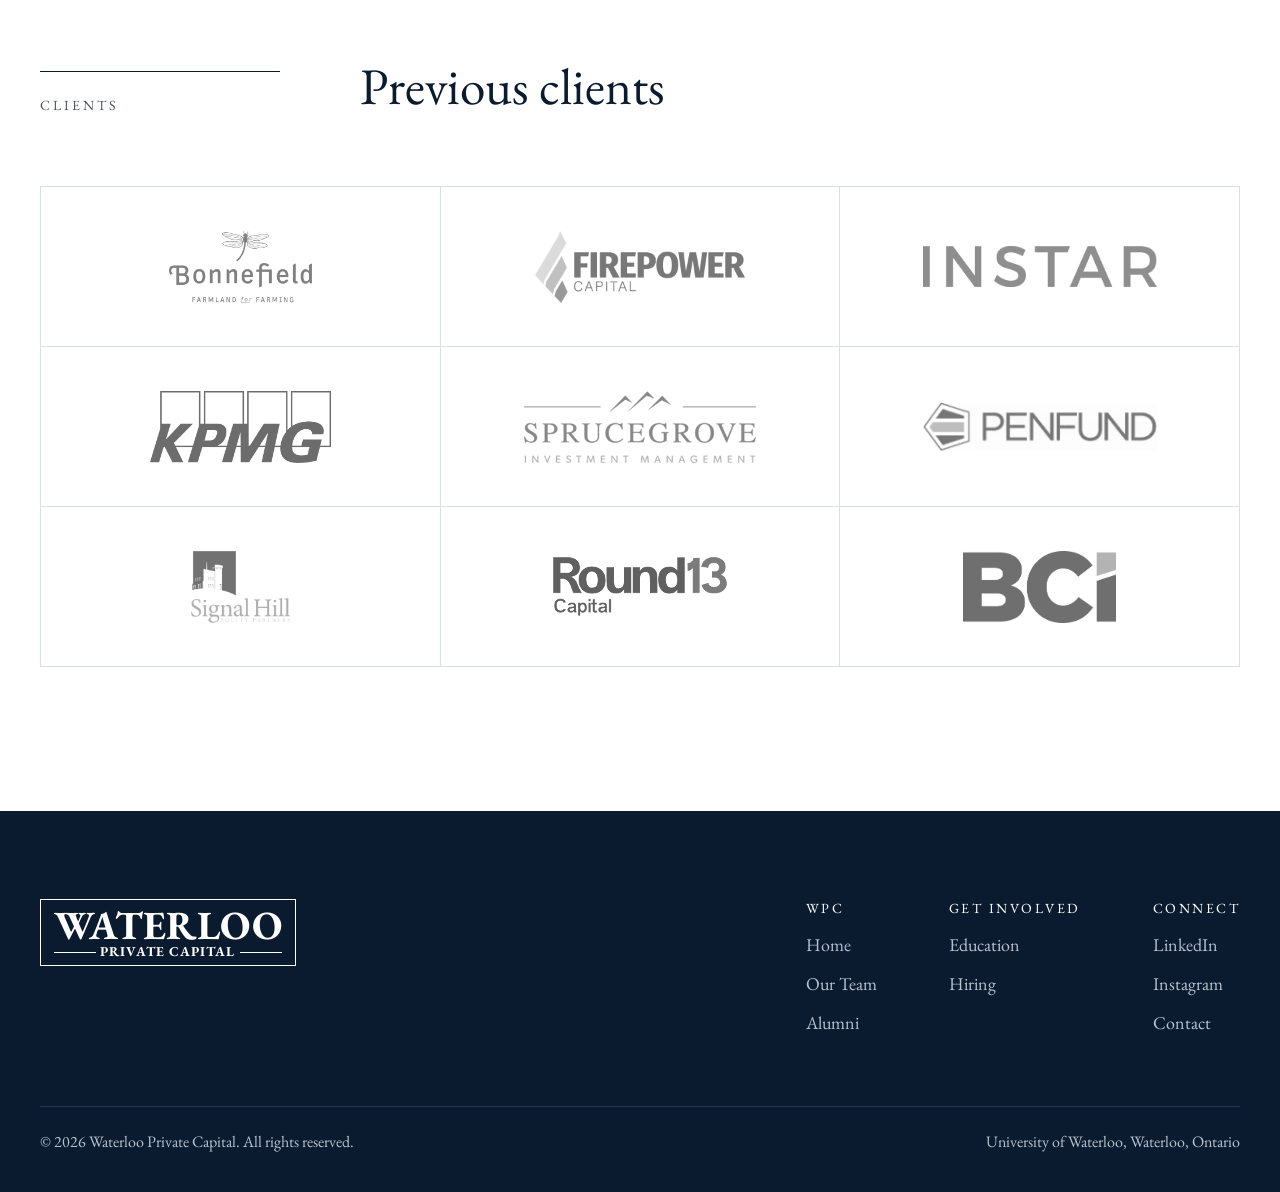
==== commit e5779421: "Boxed logo, hiring banner photo, map tweaks and Los Angeles, Global Placements title" ====
--- a/index.html
+++ b/index.html
@@ -32,7 +32,7 @@
 
 <header class="header-over" style="background: #FFFFFF; border-bottom: 1px solid #DADFE5">
 <nav aria-label="Main" style="max-width: none; margin: 0; padding: 0 max(40px, calc((100% - 1280px) / 2)); min-height: 88px; display: flex; flex-wrap: wrap; align-items: center; justify-content: space-between; gap: 16px">
-<a href="#top" aria-label="Waterloo Private Capital home" style="text-decoration: none; display: inline-flex; padding: 16px 0"><span class="wpc-logo" style="display: flex; align-items: stretch; gap: 0.44em; font-size: 19px; color: #0A1A2F"><span style="display: block; width: 2px; background: currentColor"></span><span style="display: flex; flex-direction: column; gap: 0.11em; font-family: 'Cormorant Garamond', Garamond, serif; line-height: 0.9; letter-spacing: 0.11em"><span style="font-weight: 600">WATERLOO</span><span style="font-weight: 400">PRIVATE</span><span style="font-weight: 400">CAPITAL</span></span></span></a>
+<a href="#top" aria-label="Waterloo Private Capital home" style="text-decoration: none; display: inline-flex; padding: 16px 0"><span class="wpc-logo" style="display: inline-flex; flex-direction: column; align-items: stretch; box-sizing: border-box; border: 1px solid currentColor; padding: 0.2em 0.32em 0.16em; font-family: 'EB Garamond', Garamond, Georgia, serif; font-size: 28px; color: #0A1A2F"><span style="font-weight: 700; line-height: 0.88; letter-spacing: 0.01em; text-align: center">WATERLOO</span><span style="display: flex; align-items: center; gap: 0.3em; margin-top: 0.14em; font-weight: 700; font-size: 0.34em; line-height: 1; letter-spacing: 0.08em; white-space: nowrap"><span style="flex: 1 1 auto; height: 1px; background: currentColor"></span>PRIVATE CAPITAL<span style="flex: 1 1 auto; height: 1px; background: currentColor"></span></span></span></a>
 <div style="display: flex; flex-wrap: wrap; align-items: center; gap: 0">
 <a href="index.html" aria-current="page" style="color: #0A1A2F; text-decoration: none; font-size: 14px; letter-spacing: 2px; text-transform: uppercase; padding: 16px">Home</a>
 <a href="team.html" style="color: #0A1A2F; text-decoration: none; font-size: 14px; letter-spacing: 2px; text-transform: uppercase; padding: 16px">Our Team</a>
@@ -145,7 +145,7 @@
 <div style="max-width: 1280px; margin: 0 auto; padding: 88px 40px 40px; display: flex; flex-direction: column; gap: 64px">
 <div style="display: flex; flex-wrap: wrap; justify-content: space-between; gap: 48px">
 <div style="align-self: flex-start; display: inline-flex">
-<span class="wpc-logo wpc-logo-footer" style="display: flex; align-items: stretch; gap: 0.44em; font-size: 28px; color: #FFFFFF"><span style="display: block; width: 2px; background: currentColor"></span><span style="display: flex; flex-direction: column; gap: 0.11em; font-family: 'Cormorant Garamond', Garamond, serif; line-height: 0.9; letter-spacing: 0.11em"><span style="font-weight: 600">WATERLOO</span><span style="font-weight: 400">PRIVATE</span><span style="font-weight: 400">CAPITAL</span></span></span>
+<span class="wpc-logo wpc-logo-footer" style="display: inline-flex; flex-direction: column; align-items: stretch; box-sizing: border-box; border: 1px solid currentColor; padding: 0.2em 0.32em 0.16em; font-family: 'EB Garamond', Garamond, Georgia, serif; font-size: 40px; color: #FFFFFF"><span style="font-weight: 700; line-height: 0.88; letter-spacing: 0.01em; text-align: center">WATERLOO</span><span style="display: flex; align-items: center; gap: 0.3em; margin-top: 0.14em; font-weight: 700; font-size: 0.34em; line-height: 1; letter-spacing: 0.08em; white-space: nowrap"><span style="flex: 1 1 auto; height: 1px; background: currentColor"></span>PRIVATE CAPITAL<span style="flex: 1 1 auto; height: 1px; background: currentColor"></span></span></span>
 </div>
 <div style="display: flex; flex-wrap: wrap; gap: 72px">
 <div style="display: flex; flex-direction: column; gap: 0">
--- a/animations.css
+++ b/animations.css
@@ -69,6 +69,16 @@
 .site-header.header-over:not(.is-scrolled):not(.menu-open) .menu-toggle span{background:#FFFFFF}
 #top h1,#top p{text-shadow:0 1px 14px rgba(10, 26, 47, 0.35)}
 
+/* Home headline line-by-line entrance. */
+#top h1 .line-mask{display:block;overflow:hidden;padding-bottom:0.12em;margin-bottom:-0.12em}
+#top h1 .line{display:block;animation:line-wipe 1.1s cubic-bezier(0.65, 0, 0.35, 1) both}
+#top .hero-sub{animation:sub-in 0.6s ease 1.35s both}
+@keyframes sub-in{from{opacity:0}to{opacity:1}}
+@keyframes line-wipe{
+  from{clip-path:inset(-0.2em 100% -0.2em 0);transform:translateX(-14px)}
+  to{clip-path:inset(-0.2em 0 -0.2em 0);transform:none}
+}
+
 @media (prefers-reduced-motion: reduce){
   html{scroll-behavior:auto}
   .js [data-reveal]{opacity:1;transform:none;transition:none}
--- a/mobile.css
+++ b/mobile.css
@@ -28,8 +28,8 @@
   /* Header: logo + menu button, links fold into a panel. */
   header nav{min-height:72px !important;padding:0 24px !important;row-gap:0 !important}
   header nav > a:first-child{padding:12px 0 !important}
-  header .wpc-logo{font-size:15px !important}
-  .wpc-logo-footer{font-size:24px !important}
+  header .wpc-logo{font-size:22px !important}
+  .wpc-logo-footer{font-size:32px !important}
   .site-header.is-scrolled nav{min-height:64px !important}
 
   .has-menu .menu-toggle{display:flex;flex-direction:column;justify-content:center;gap:7px;width:44px;height:44px;margin-right:-10px;padding:10px;border:0;background:none !important;cursor:pointer}
@@ -54,7 +54,7 @@
   [style*="gap: 128px"]{gap:80px !important}
 
   /* Banners. */
-  #top{min-height:max(560px, 100svh) !important}
+  #top{min-height:max(560px, 100vh) !important;min-height:max(560px, 100lvh) !important}
   .header-over{margin-bottom:-73px}
   #top > div{padding:0 24px 64px !important}
   #top h1{font-size:44px !important}
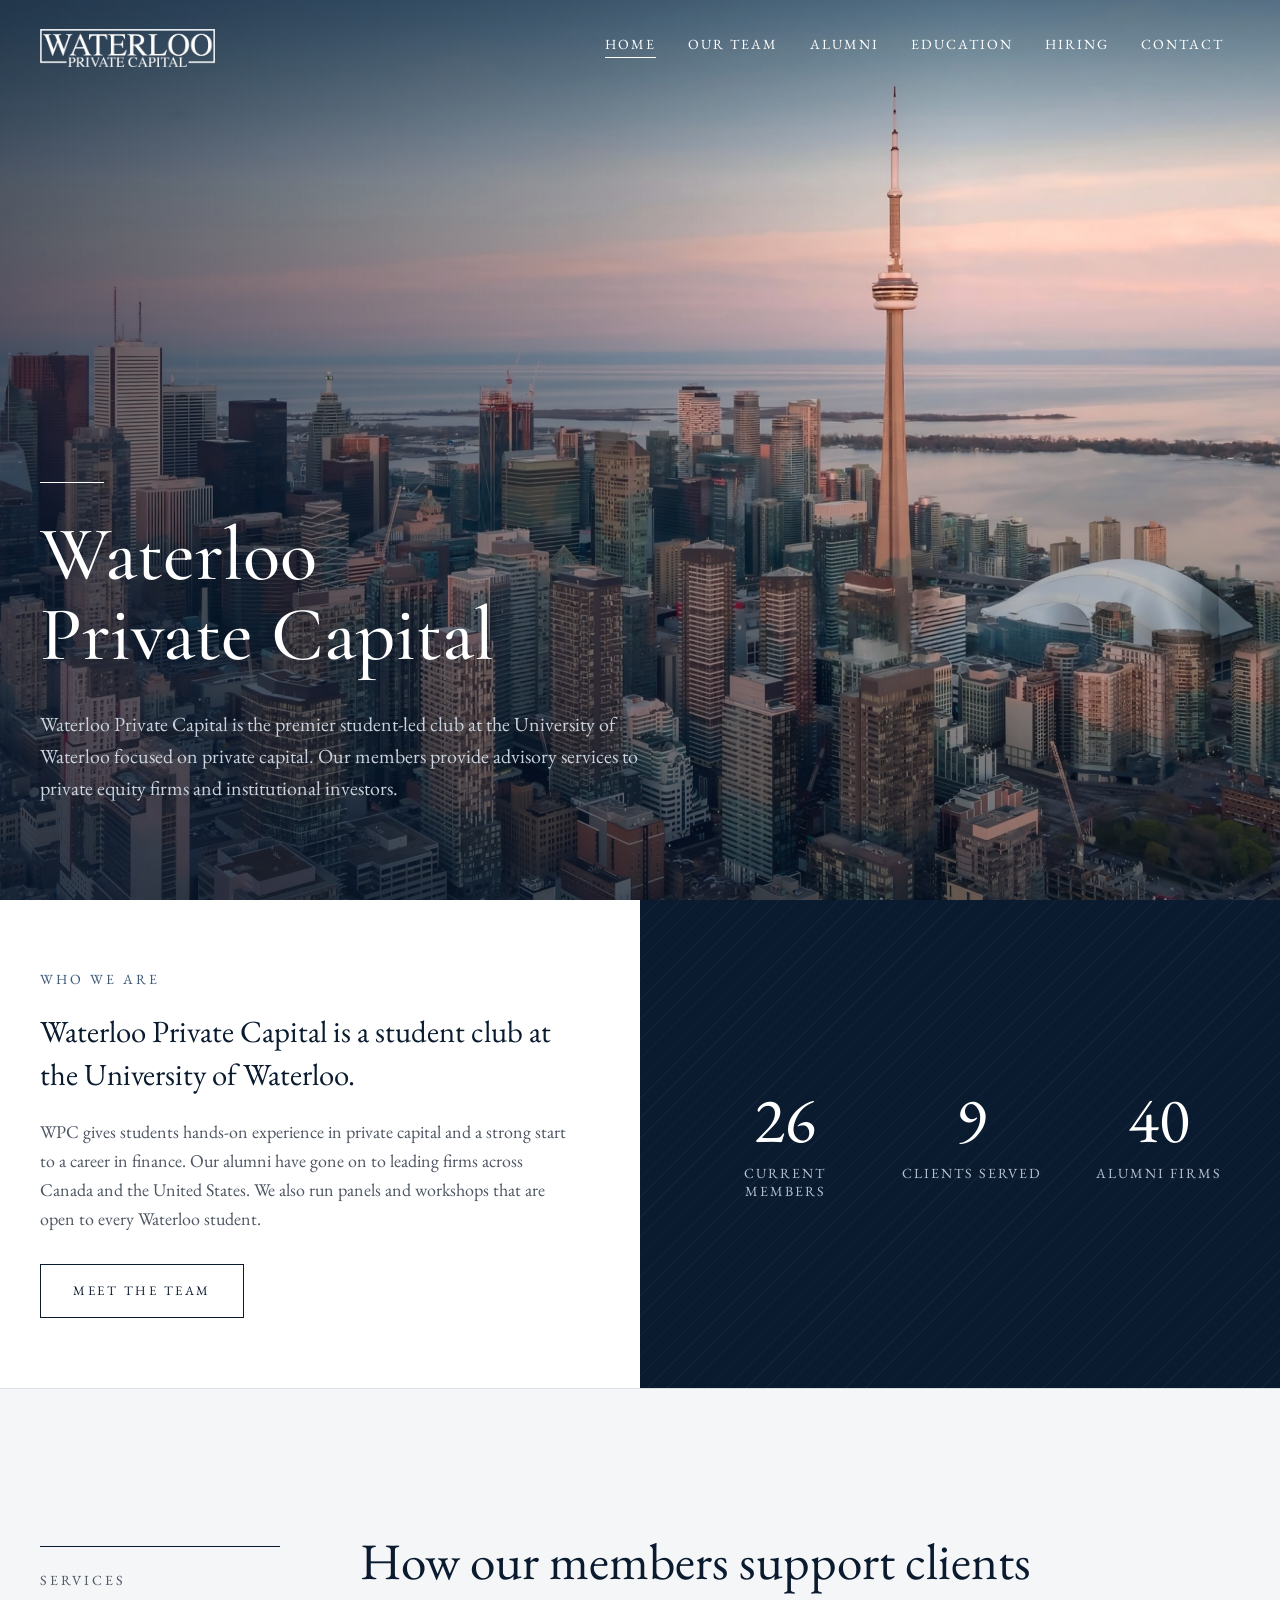
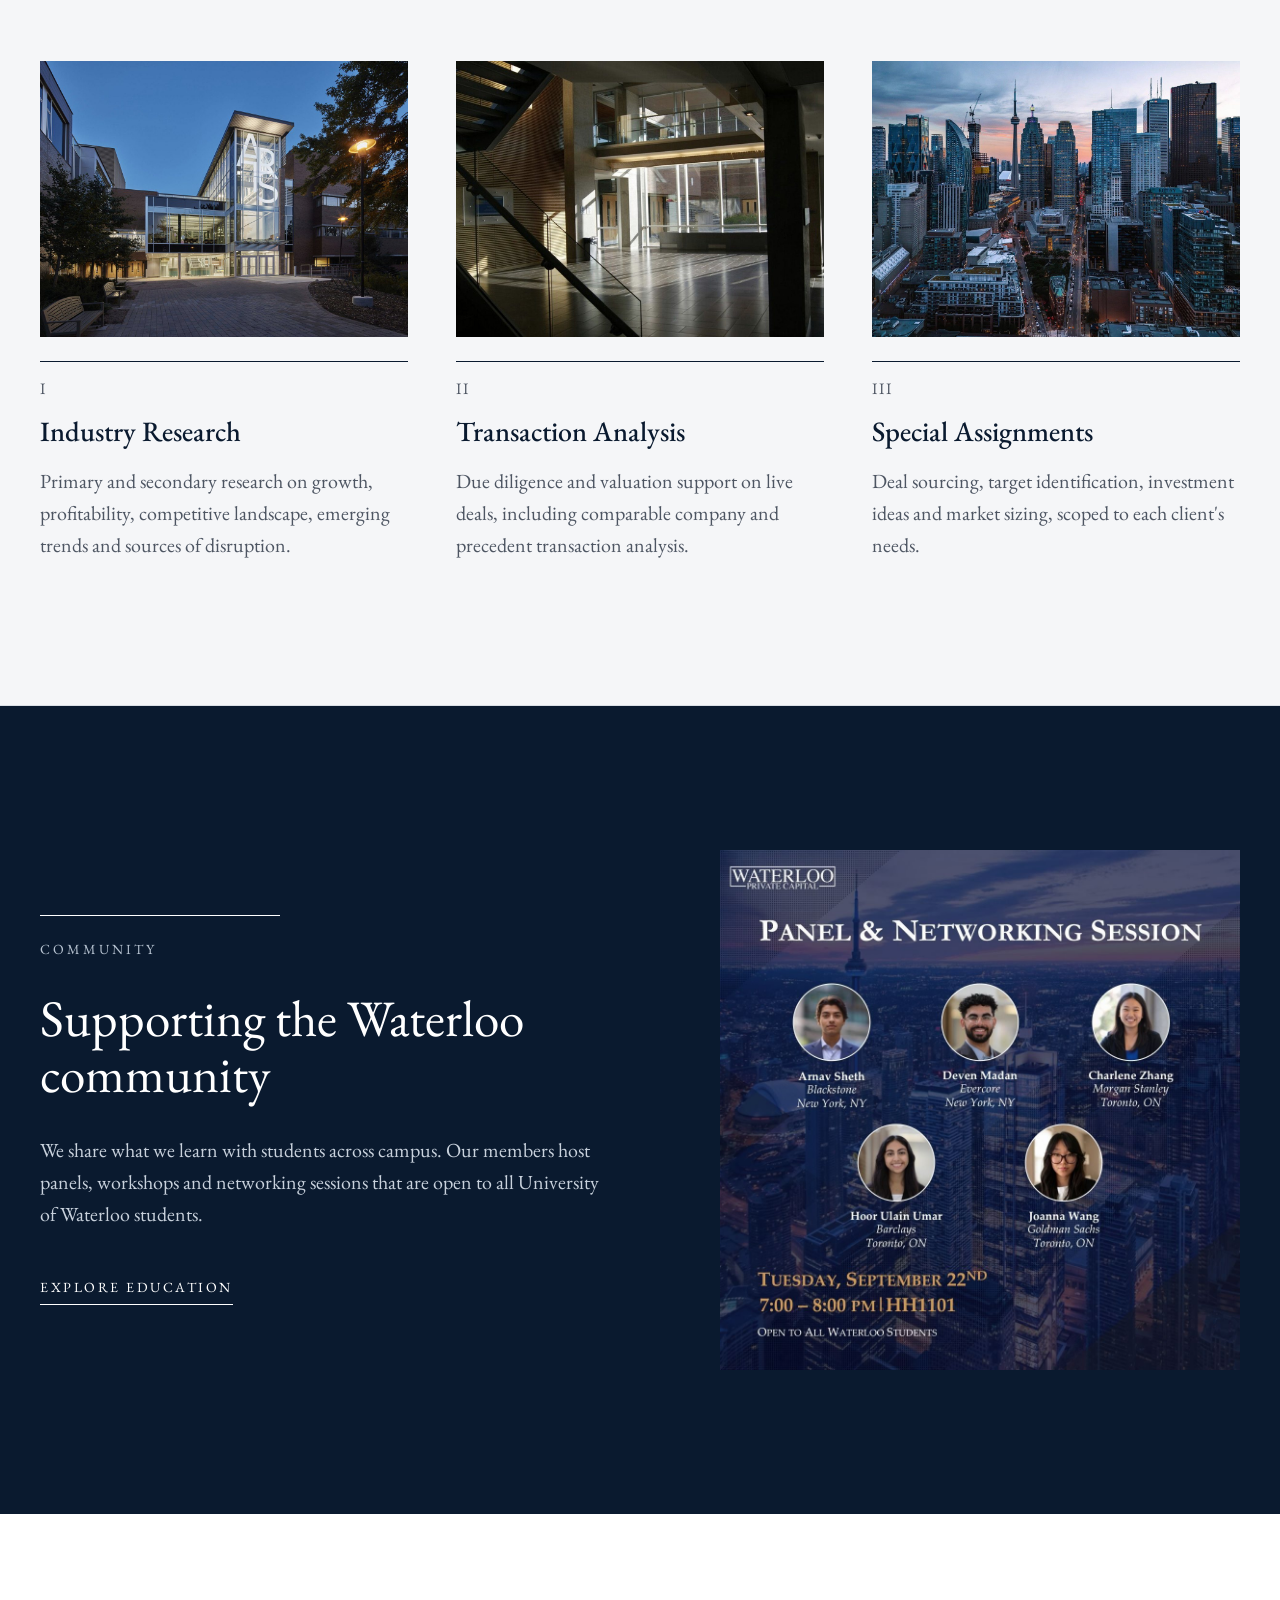
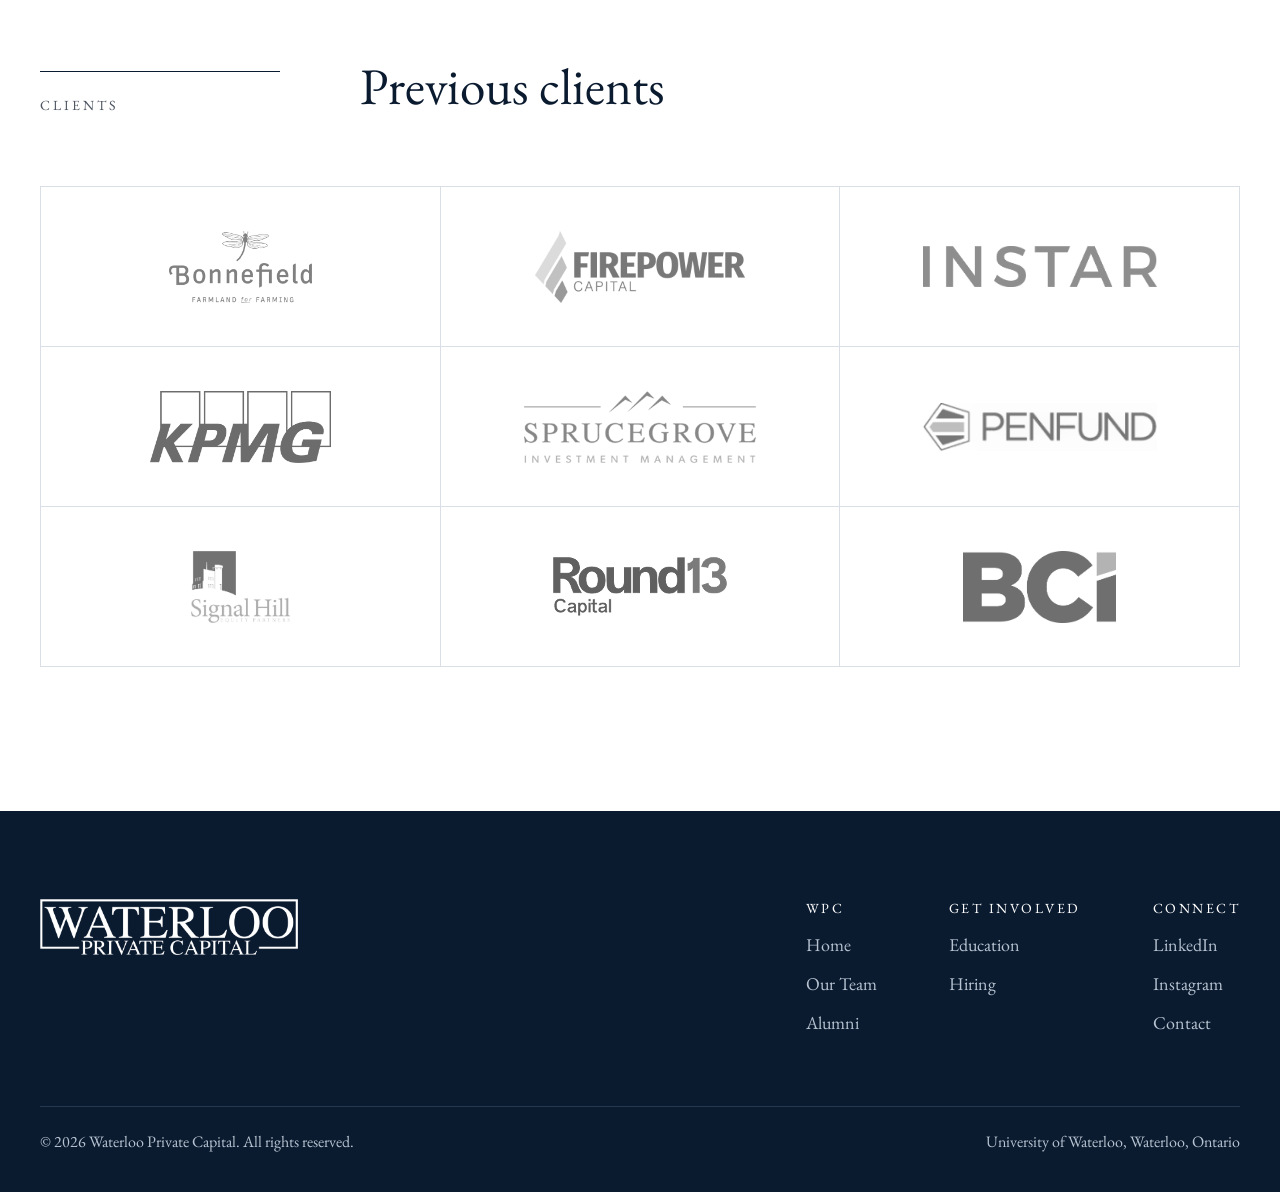
==== commit 9b69b5b9: "Use brand logo image, add Victoria to map, nudge header logo" ====
--- a/index.html
+++ b/index.html
@@ -32,7 +32,7 @@
 
 <header class="header-over" style="background: #FFFFFF; border-bottom: 1px solid #DADFE5">
 <nav aria-label="Main" style="max-width: none; margin: 0; padding: 0 max(40px, calc((100% - 1280px) / 2)); min-height: 88px; display: flex; flex-wrap: wrap; align-items: center; justify-content: space-between; gap: 16px">
-<a href="#top" aria-label="Waterloo Private Capital home" style="text-decoration: none; display: inline-flex; padding: 16px 0"><span class="wpc-logo" style="display: inline-flex; flex-direction: column; align-items: stretch; box-sizing: border-box; border: 1px solid currentColor; padding: 0.2em 0.32em 0.16em; font-family: 'EB Garamond', Garamond, Georgia, serif; font-size: 28px; color: #0A1A2F"><span style="font-weight: 700; line-height: 0.88; letter-spacing: 0.01em; text-align: center">WATERLOO</span><span style="display: flex; align-items: center; gap: 0.3em; margin-top: 0.14em; font-weight: 700; font-size: 0.34em; line-height: 1; letter-spacing: 0.08em; white-space: nowrap"><span style="flex: 1 1 auto; height: 1px; background: currentColor"></span>PRIVATE CAPITAL<span style="flex: 1 1 auto; height: 1px; background: currentColor"></span></span></span></a>
+<a href="#top" aria-label="Waterloo Private Capital home" style="text-decoration: none; display: inline-flex; padding: 16px 0"><span class="wpc-logo" role="img" aria-label="Waterloo Private Capital" style="display: block; position: relative; top: 4px; height: 38px; aspect-ratio: 1600 / 347; color: #001845; background: currentColor; -webkit-mask: url('images/logo-wpc.png') center / contain no-repeat; mask: url('images/logo-wpc.png') center / contain no-repeat"></span></a>
 <div style="display: flex; flex-wrap: wrap; align-items: center; gap: 0">
 <a href="index.html" aria-current="page" style="color: #0A1A2F; text-decoration: none; font-size: 14px; letter-spacing: 2px; text-transform: uppercase; padding: 16px">Home</a>
 <a href="team.html" style="color: #0A1A2F; text-decoration: none; font-size: 14px; letter-spacing: 2px; text-transform: uppercase; padding: 16px">Our Team</a>
@@ -145,7 +145,7 @@
 <div style="max-width: 1280px; margin: 0 auto; padding: 88px 40px 40px; display: flex; flex-direction: column; gap: 64px">
 <div style="display: flex; flex-wrap: wrap; justify-content: space-between; gap: 48px">
 <div style="align-self: flex-start; display: inline-flex">
-<span class="wpc-logo wpc-logo-footer" style="display: inline-flex; flex-direction: column; align-items: stretch; box-sizing: border-box; border: 1px solid currentColor; padding: 0.2em 0.32em 0.16em; font-family: 'EB Garamond', Garamond, Georgia, serif; font-size: 40px; color: #FFFFFF"><span style="font-weight: 700; line-height: 0.88; letter-spacing: 0.01em; text-align: center">WATERLOO</span><span style="display: flex; align-items: center; gap: 0.3em; margin-top: 0.14em; font-weight: 700; font-size: 0.34em; line-height: 1; letter-spacing: 0.08em; white-space: nowrap"><span style="flex: 1 1 auto; height: 1px; background: currentColor"></span>PRIVATE CAPITAL<span style="flex: 1 1 auto; height: 1px; background: currentColor"></span></span></span>
+<span class="wpc-logo wpc-logo-footer" role="img" aria-label="Waterloo Private Capital" style="display: block; height: 56px; aspect-ratio: 1600 / 347; color: #FFFFFF; background: currentColor; -webkit-mask: url('images/logo-wpc.png') center / contain no-repeat; mask: url('images/logo-wpc.png') center / contain no-repeat"></span>
 </div>
 <div style="display: flex; flex-wrap: wrap; gap: 72px">
 <div style="display: flex; flex-direction: column; gap: 0">
--- a/mobile.css
+++ b/mobile.css
@@ -28,8 +28,8 @@
   /* Header: logo + menu button, links fold into a panel. */
   header nav{min-height:72px !important;padding:0 24px !important;row-gap:0 !important}
   header nav > a:first-child{padding:12px 0 !important}
-  header .wpc-logo{font-size:22px !important}
-  .wpc-logo-footer{font-size:32px !important}
+  header .wpc-logo{height:30px !important}
+  .wpc-logo-footer{height:44px !important}
   .site-header.is-scrolled nav{min-height:64px !important}
 
   .has-menu .menu-toggle{display:flex;flex-direction:column;justify-content:center;gap:7px;width:44px;height:44px;margin-right:-10px;padding:10px;border:0;background:none !important;cursor:pointer}
